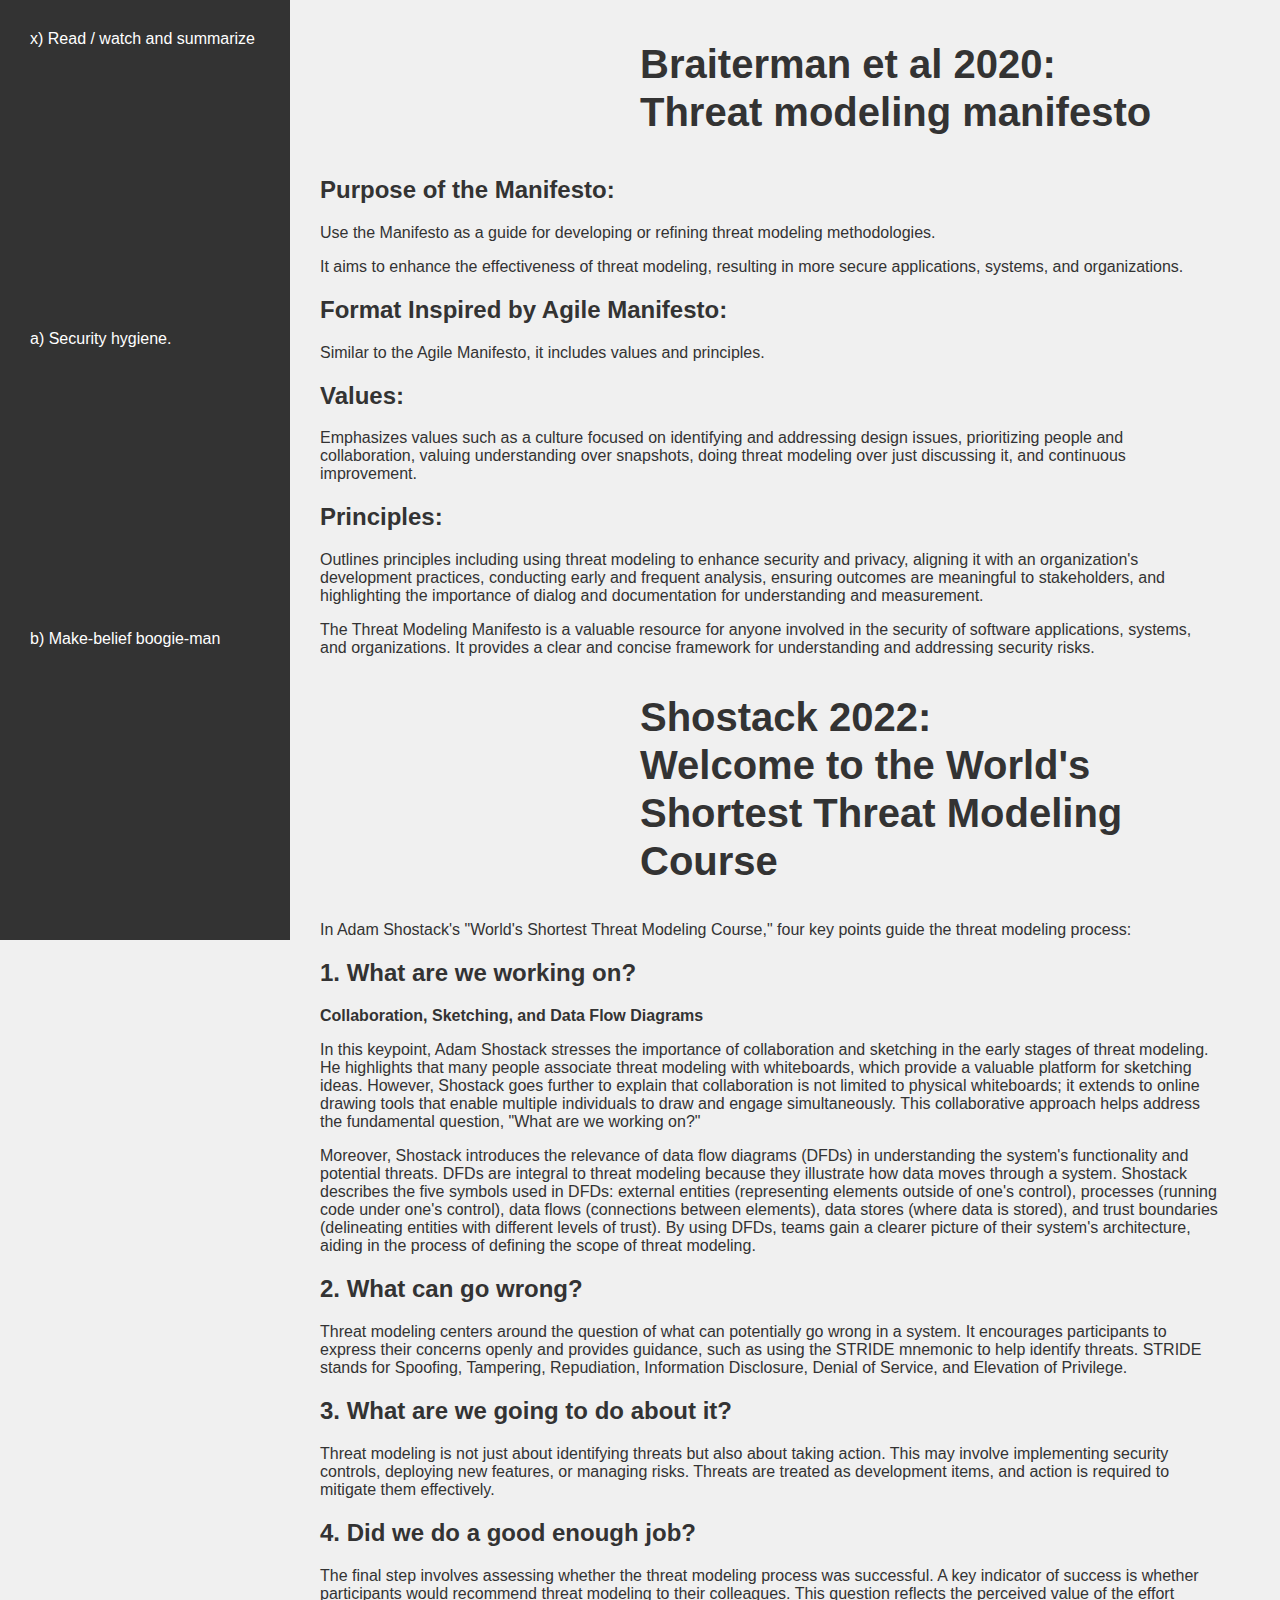
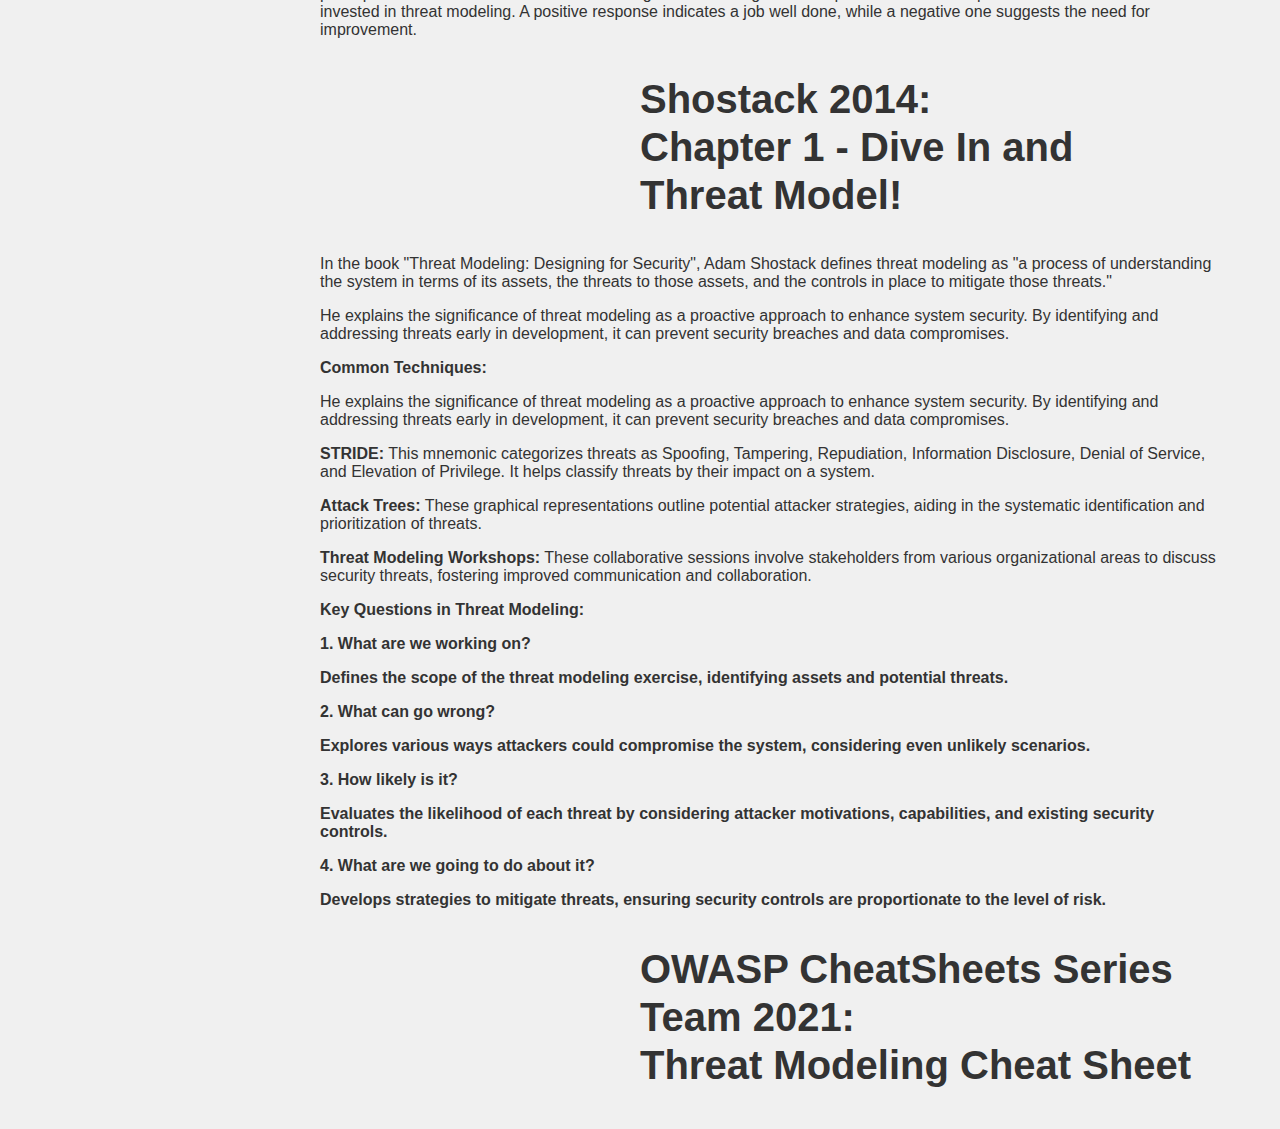
==== page1.html @ 39acc870 "Update page1.html" ====
<!DOCTYPE html>
<html lang="en">
<head>
    <meta charset="UTF-8">
    <meta http-equiv="X-UA-Compatible" content="IE=edge">
    <meta name="viewport" content="width=device-width, initial-scale=1.0">
    <title>InfoSec</title>
    <link rel="stylesheet" href="page1.css">
</head>
<body>
    <div class="container">
        <div class="leftnav">
            <a class="active" href="page1.html"> x) Read / watch and summarize</a>
            <a href="page2.html"> a) Security hygiene.</a>
            <a href="page3.html"> b) Make-belief boogie-man</a>
        </div>
        <div class="content">
            <h1 class="content">Braiterman et al 2020:<br>Threat modeling manifesto</h1>

            <h2>Purpose of the Manifesto:</h2>
            <p>Use the Manifesto as a guide for developing or refining threat modeling methodologies.</p>
            <p>It aims to enhance the effectiveness of threat modeling, resulting in more secure applications, systems, and organizations.</p>

            <h2>Format Inspired by Agile Manifesto:</h2>
            <p>Similar to the Agile Manifesto, it includes values and principles.</p>

            <h2>Values:</h2>
            <p>Emphasizes values such as a culture focused on identifying and addressing design issues, prioritizing people and collaboration, valuing understanding over snapshots, doing threat modeling over just discussing it, and continuous improvement.</p>

            <h2>Principles:</h2>
            <p>Outlines principles including using threat modeling to enhance security and privacy, aligning it with an organization's development practices, conducting early and frequent analysis, ensuring outcomes are meaningful to stakeholders, and highlighting the importance of dialog and documentation for understanding and measurement.</p>

            <p>The Threat Modeling Manifesto is a valuable resource for anyone involved in the security of software applications, systems, and organizations. It provides a clear and concise framework for understanding and addressing security risks.</p>

   <h1 class="content">Shostack 2022:<br>Welcome to the World's Shortest Threat Modeling Course</h1>
            <p>In Adam Shostack's "World's Shortest Threat Modeling Course," four key points guide the threat modeling process:</p>

            <h2>1. What are we working on?</h2>
            <p><b>Collaboration, Sketching, and Data Flow Diagrams</b><p> 
                <p>In this keypoint, Adam Shostack stresses the importance of collaboration and sketching in the early stages of threat modeling. He highlights that many people associate threat modeling with whiteboards, which provide a valuable platform for sketching ideas. However, Shostack goes further to explain that collaboration is not limited to physical whiteboards; it extends to online drawing tools that enable multiple individuals to draw and engage simultaneously. This collaborative approach helps address the fundamental question, "What are we working on?" <p>
                <p>Moreover, Shostack introduces the relevance of data flow diagrams (DFDs) in understanding the system's functionality and potential threats. DFDs are integral to threat modeling because they illustrate how data moves through a system. Shostack describes the five symbols used in DFDs: external entities (representing elements outside of one's control), processes (running code under one's control), data flows (connections between elements), data stores (where data is stored), and trust boundaries (delineating entities with different levels of trust). By using DFDs, teams gain a clearer picture of their system's architecture, aiding in the process of defining the scope of threat modeling.</p>

            <h2>2. What can go wrong?</h2>
            <p>Threat modeling centers around the question of what can potentially go wrong in a system. It encourages participants to express their concerns openly and provides guidance, such as using the STRIDE mnemonic to help identify threats. STRIDE stands for Spoofing, Tampering, Repudiation, Information Disclosure, Denial of Service, and Elevation of Privilege.</p>

            <h2>3. What are we going to do about it?</h2>
            <p>Threat modeling is not just about identifying threats but also about taking action. This may involve implementing security controls, deploying new features, or managing risks. Threats are treated as development items, and action is required to mitigate them effectively.</p>

            <h2>4. Did we do a good enough job?</h2>
            <p>The final step involves assessing whether the threat modeling process was successful. A key indicator of success is whether participants would recommend threat modeling to their colleagues. This question reflects the perceived value of the effort invested in threat modeling. A positive response indicates a job well done, while a negative one suggests the need for improvement.</p>
  
    <h1 class="content">Shostack 2014:<br>Chapter 1 - Dive In and Threat Model! </h1>
            <p>In the book "Threat Modeling: Designing for Security", Adam Shostack defines threat modeling as "a process of understanding the system in terms of its assets, the threats to those assets, and the controls in place to mitigate those threats."</p>

            </p>He explains the significance of threat modeling as a proactive approach to enhance system security. By identifying and addressing threats early in development, it can prevent security breaches and data compromises.</p>

            <p><b>Common Techniques:</b></p>

            </p>He explains the significance of threat modeling as a proactive approach to enhance system security. By identifying and addressing threats early in development, it can prevent security breaches and data compromises.</p>
            
             <p><b>STRIDE:</b> This mnemonic categorizes threats as Spoofing, Tampering, Repudiation, Information Disclosure, Denial of Service, and Elevation of Privilege. It helps classify threats by their impact on a system.</p>
            <p><b>Attack Trees:</b>  These graphical representations outline potential attacker strategies, aiding in the systematic identification and prioritization of threats.</p>
            <p><b>Threat Modeling Workshops:</b> These collaborative sessions involve stakeholders from various organizational areas to discuss security threats, fostering improved communication and collaboration.</p>

             <p><b>Key Questions in Threat Modeling: <b><p>
                 
             <p><b>1.	What are we working on? <b><p>
            <p>Defines the scope of the threat modeling exercise, identifying assets and potential threats.</p>

              <p><b>2.	What can go wrong? <b><p>
                <p>Explores various ways attackers could compromise the system, considering even unlikely scenarios.</p>

               <p><b>3.	How likely is it? <b><p>
                <p>Evaluates the likelihood of each threat by considering attacker motivations, capabilities, and existing security controls.</p>

                    <b>4.	What are we going to do about it? <b>
                <p>Develops strategies to mitigate threats, ensuring security controls are proportionate to the level of risk.</p>

            <h1 class="content">OWASP CheatSheets Series Team 2021:<br>Threat Modeling Cheat Sheet </h1>

        </div>
    </div>
</body>
</html>
---- page1.css ----
body {
    background-repeat: no-repeat;
    background-attachment: fixed;
    background-position: center;
    background-size: cover;
    margin: 0;
    padding: 0;
    font-family: "Helvetica Neue", Helvetica, Arial, sans-serif;
    color: #333;
    background-color: #f0f0f0;
    display: flex;
    align-items: center;
    justify-content: flex-start; /* Align content to the left */
    overflow-x: hidden; /* Hide horizontal overflow */
}

.container {
    display: flex;
    flex-direction: row; /* Change flex direction to horizontal */
    align-items: center; /* Center horizontally within the container */
    justify-content: space-between; /* Add space between h1 and leftnav */
    padding-right: 40px;
}

h1 {
    color: #333;
    font-size: 40px;
    line-height: 1.2;
    margin: 0;
}
.content {
    padding: 20px;
    margin-left: 300px; /* Adjust this value to increase spacing */
}

.leftnav {
    background-color: #333;
    width: auto;
    min-width: 250px;
    padding: 20px;
    color: #fff;
    display: flex;
    flex-direction: column;
    justify-content: flex-start;
    min-height: 100vh;
    position: fixed;
    left: 0;
    top: 0; /* Stick it to the top */
    bottom: 0; /* Extend it to the bottom */
}

/* Rest of your CSS styles */

.leftnav a {
    text-decoration: none;
    color: inherit;
    transition: background-color 0.3s ease, color 0.3s ease;
    padding: 10px;
    text-align: justify;
    flex-grow: 1;
}

.leftnav a:hover {
    background-color: #04AA6D;
}
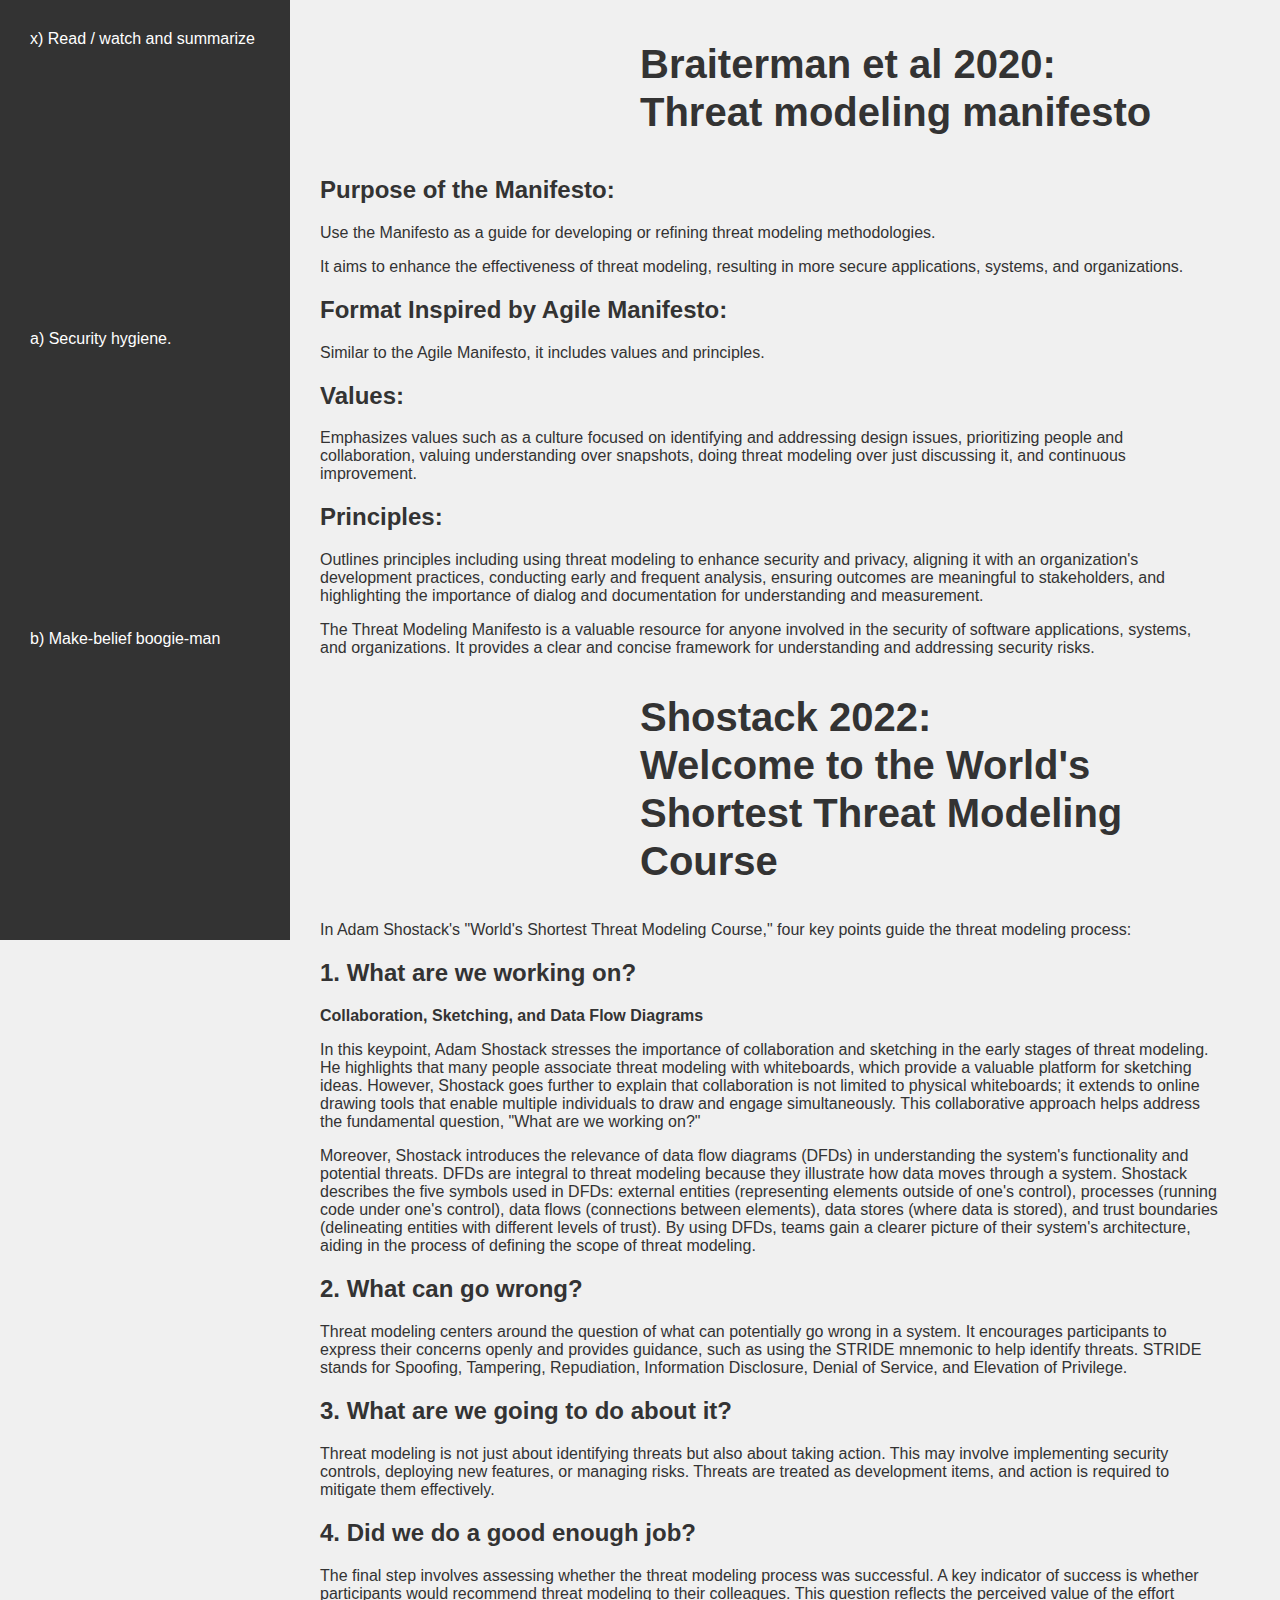
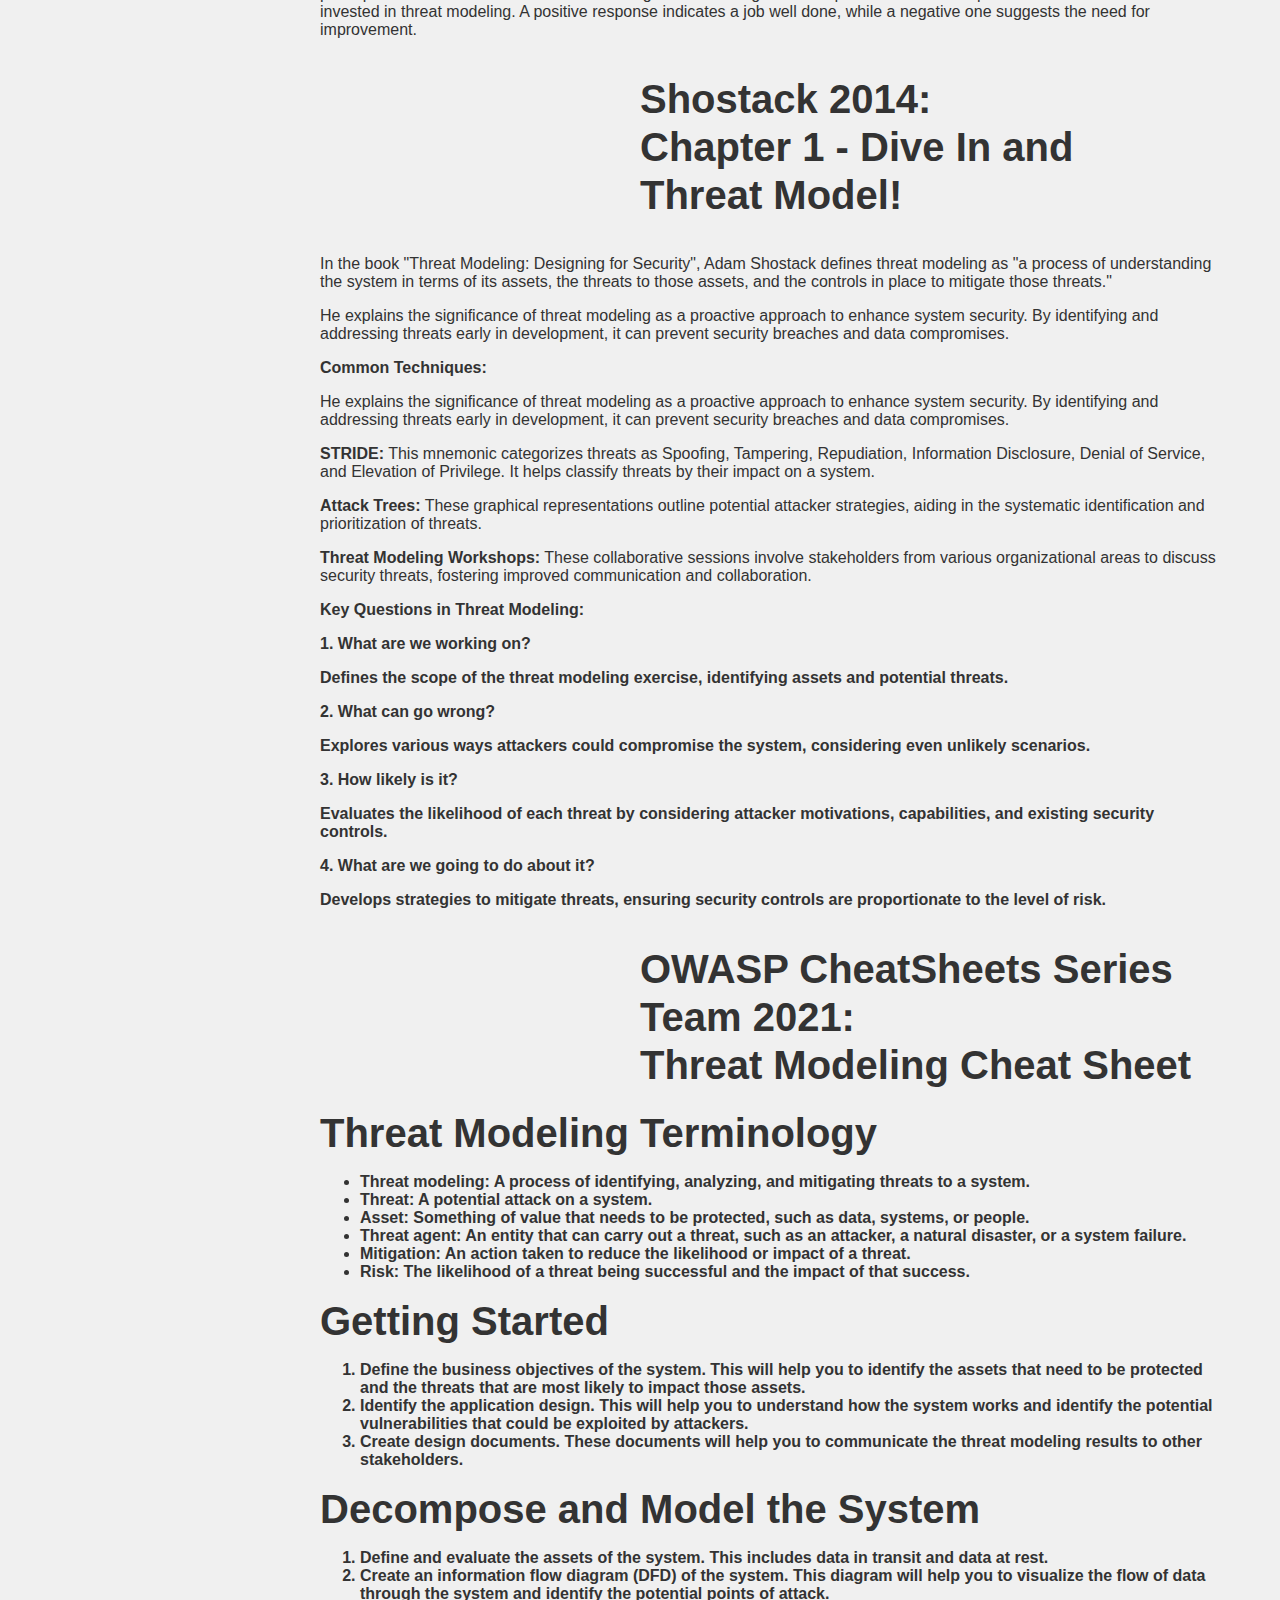
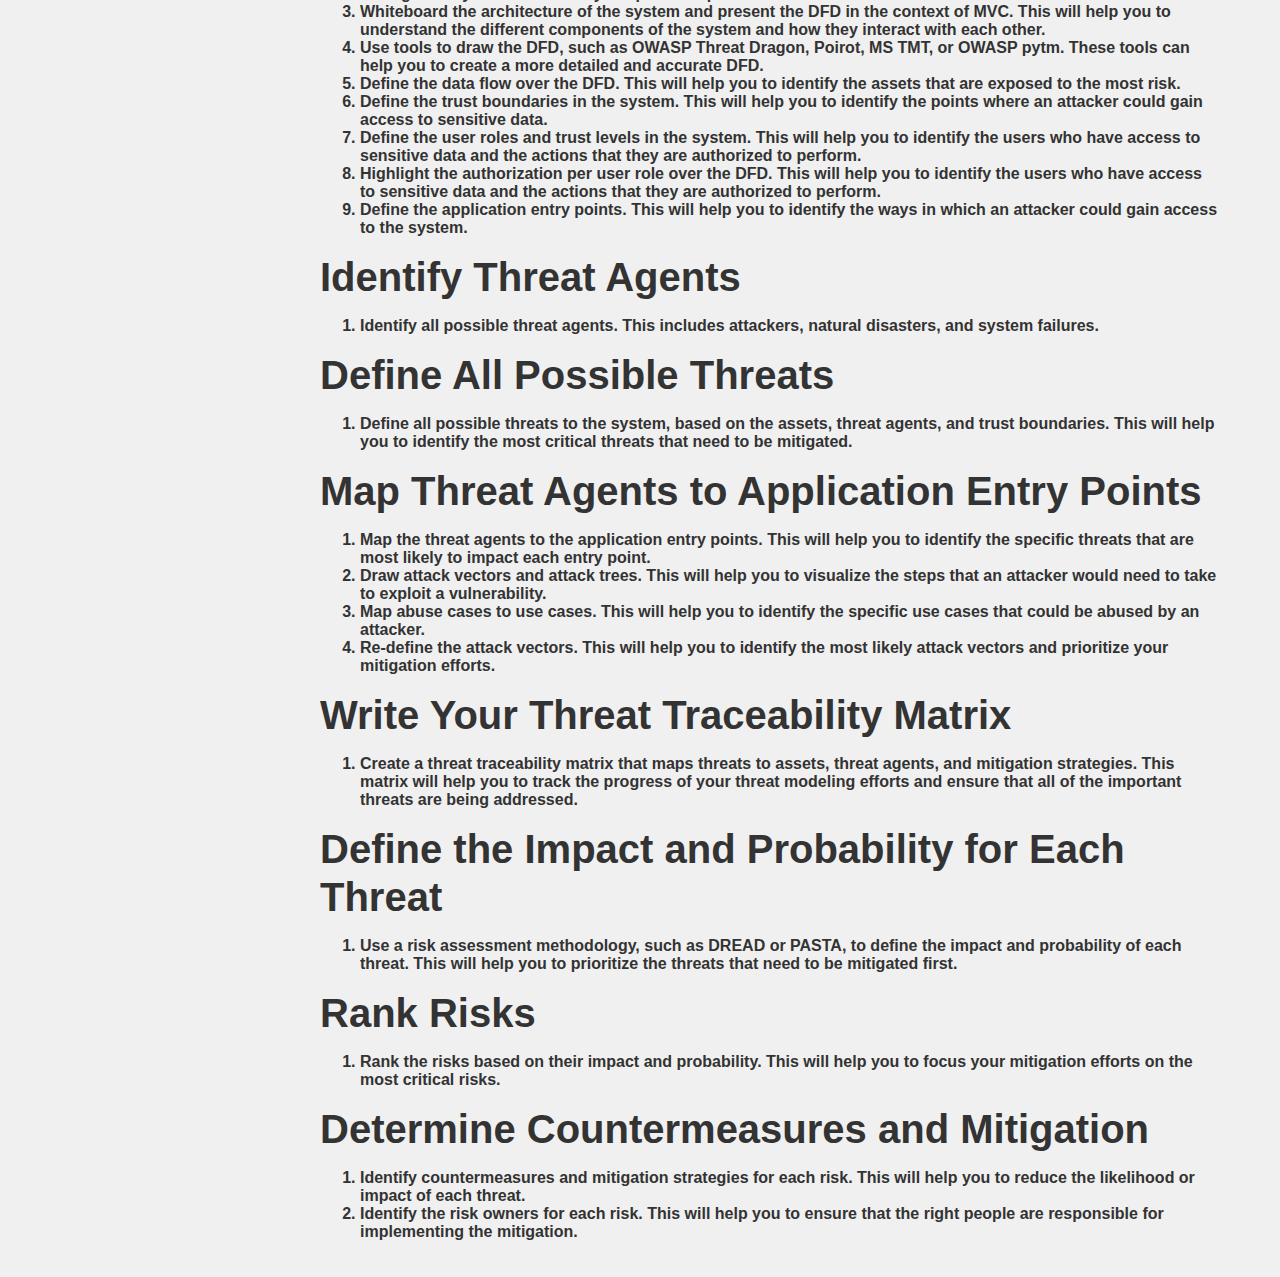
==== commit cf283b2d: "Update page1.html" ====
--- a/page1.html
+++ b/page1.html
@@ -77,6 +77,74 @@
                 <p>Develops strategies to mitigate threats, ensuring security controls are proportionate to the level of risk.</p>
 
             <h1 class="content">OWASP CheatSheets Series Team 2021:<br>Threat Modeling Cheat Sheet </h1>
+                <h1><b>Threat Modeling Terminology</b></h1>
+    <ul>
+        <li>Threat modeling: A process of identifying, analyzing, and mitigating threats to a system.</li>
+        <li>Threat: A potential attack on a system.</li>
+        <li>Asset: Something of value that needs to be protected, such as data, systems, or people.</li>
+        <li>Threat agent: An entity that can carry out a threat, such as an attacker, a natural disaster, or a system failure.</li>
+        <li>Mitigation: An action taken to reduce the likelihood or impact of a threat.</li>
+        <li>Risk: The likelihood of a threat being successful and the impact of that success.</li>
+    </ul>
+
+    <h1>Getting Started</h1>
+    <ol>
+        <li>Define the business objectives of the system. This will help you to identify the assets that need to be protected and the threats that are most likely to impact those assets.</li>
+        <li>Identify the application design. This will help you to understand how the system works and identify the potential vulnerabilities that could be exploited by attackers.</li>
+        <li>Create design documents. These documents will help you to communicate the threat modeling results to other stakeholders.</li>
+    </ol>
+
+    <h1>Decompose and Model the System</h1>
+    <ol>
+        <li>Define and evaluate the assets of the system. This includes data in transit and data at rest.</li>
+        <li>Create an information flow diagram (DFD) of the system. This diagram will help you to visualize the flow of data through the system and identify the potential points of attack.</li>
+        <li>Whiteboard the architecture of the system and present the DFD in the context of MVC. This will help you to understand the different components of the system and how they interact with each other.</li>
+        <li>Use tools to draw the DFD, such as OWASP Threat Dragon, Poirot, MS TMT, or OWASP pytm. These tools can help you to create a more detailed and accurate DFD.</li>
+        <li>Define the data flow over the DFD. This will help you to identify the assets that are exposed to the most risk.</li>
+        <li>Define the trust boundaries in the system. This will help you to identify the points where an attacker could gain access to sensitive data.</li>
+        <li>Define the user roles and trust levels in the system. This will help you to identify the users who have access to sensitive data and the actions that they are authorized to perform.</li>
+        <li>Highlight the authorization per user role over the DFD. This will help you to identify the users who have access to sensitive data and the actions that they are authorized to perform.</li>
+        <li>Define the application entry points. This will help you to identify the ways in which an attacker could gain access to the system.</li>
+    </ol>
+
+    <h1>Identify Threat Agents</h1>
+    <ol>
+        <li>Identify all possible threat agents. This includes attackers, natural disasters, and system failures.</li>
+    </ol>
+
+    <h1>Define All Possible Threats</h1>
+    <ol>
+        <li>Define all possible threats to the system, based on the assets, threat agents, and trust boundaries. This will help you to identify the most critical threats that need to be mitigated.</li>
+    </ol>
+
+    <h1>Map Threat Agents to Application Entry Points</h1>
+    <ol>
+        <li>Map the threat agents to the application entry points. This will help you to identify the specific threats that are most likely to impact each entry point.</li>
+        <li>Draw attack vectors and attack trees. This will help you to visualize the steps that an attacker would need to take to exploit a vulnerability.</li>
+        <li>Map abuse cases to use cases. This will help you to identify the specific use cases that could be abused by an attacker.</li>
+        <li>Re-define the attack vectors. This will help you to identify the most likely attack vectors and prioritize your mitigation efforts.</li>
+    </ol>
+
+    <h1>Write Your Threat Traceability Matrix</h1>
+    <ol>
+        <li>Create a threat traceability matrix that maps threats to assets, threat agents, and mitigation strategies. This matrix will help you to track the progress of your threat modeling efforts and ensure that all of the important threats are being addressed.</li>
+    </ol>
+
+    <h1>Define the Impact and Probability for Each Threat</h1>
+    <ol>
+        <li>Use a risk assessment methodology, such as DREAD or PASTA, to define the impact and probability of each threat. This will help you to prioritize the threats that need to be mitigated first.</li>
+    </ol>
+
+    <h1>Rank Risks</h1>
+    <ol>
+        <li>Rank the risks based on their impact and probability. This will help you to focus your mitigation efforts on the most critical risks.</li>
+    </ol>
+
+    <h1>Determine Countermeasures and Mitigation</h1>
+    <ol>
+        <li>Identify countermeasures and mitigation strategies for each risk. This will help you to reduce the likelihood or impact of each threat.</li>
+        <li>Identify the risk owners for each risk. This will help you to ensure that the right people are responsible for implementing the mitigation.</li>
+    </ol>
 
         </div>
     </div>
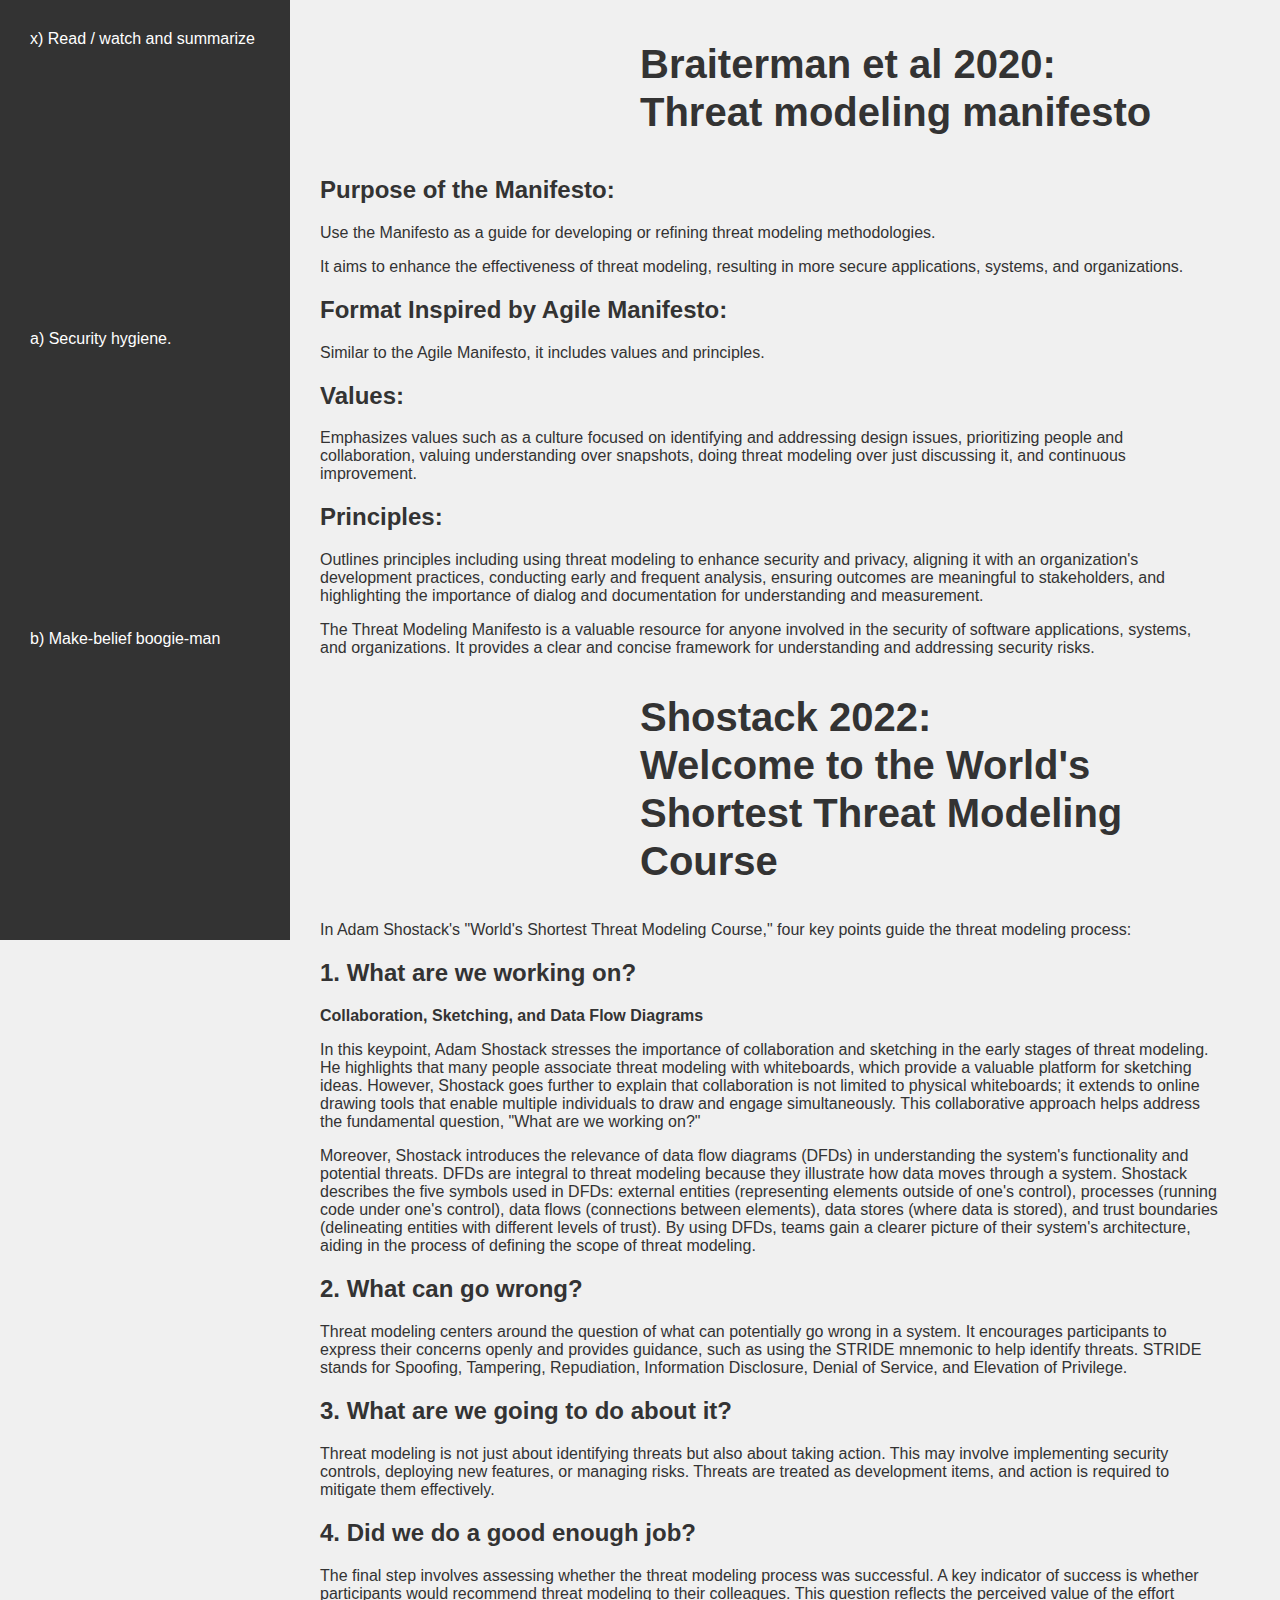
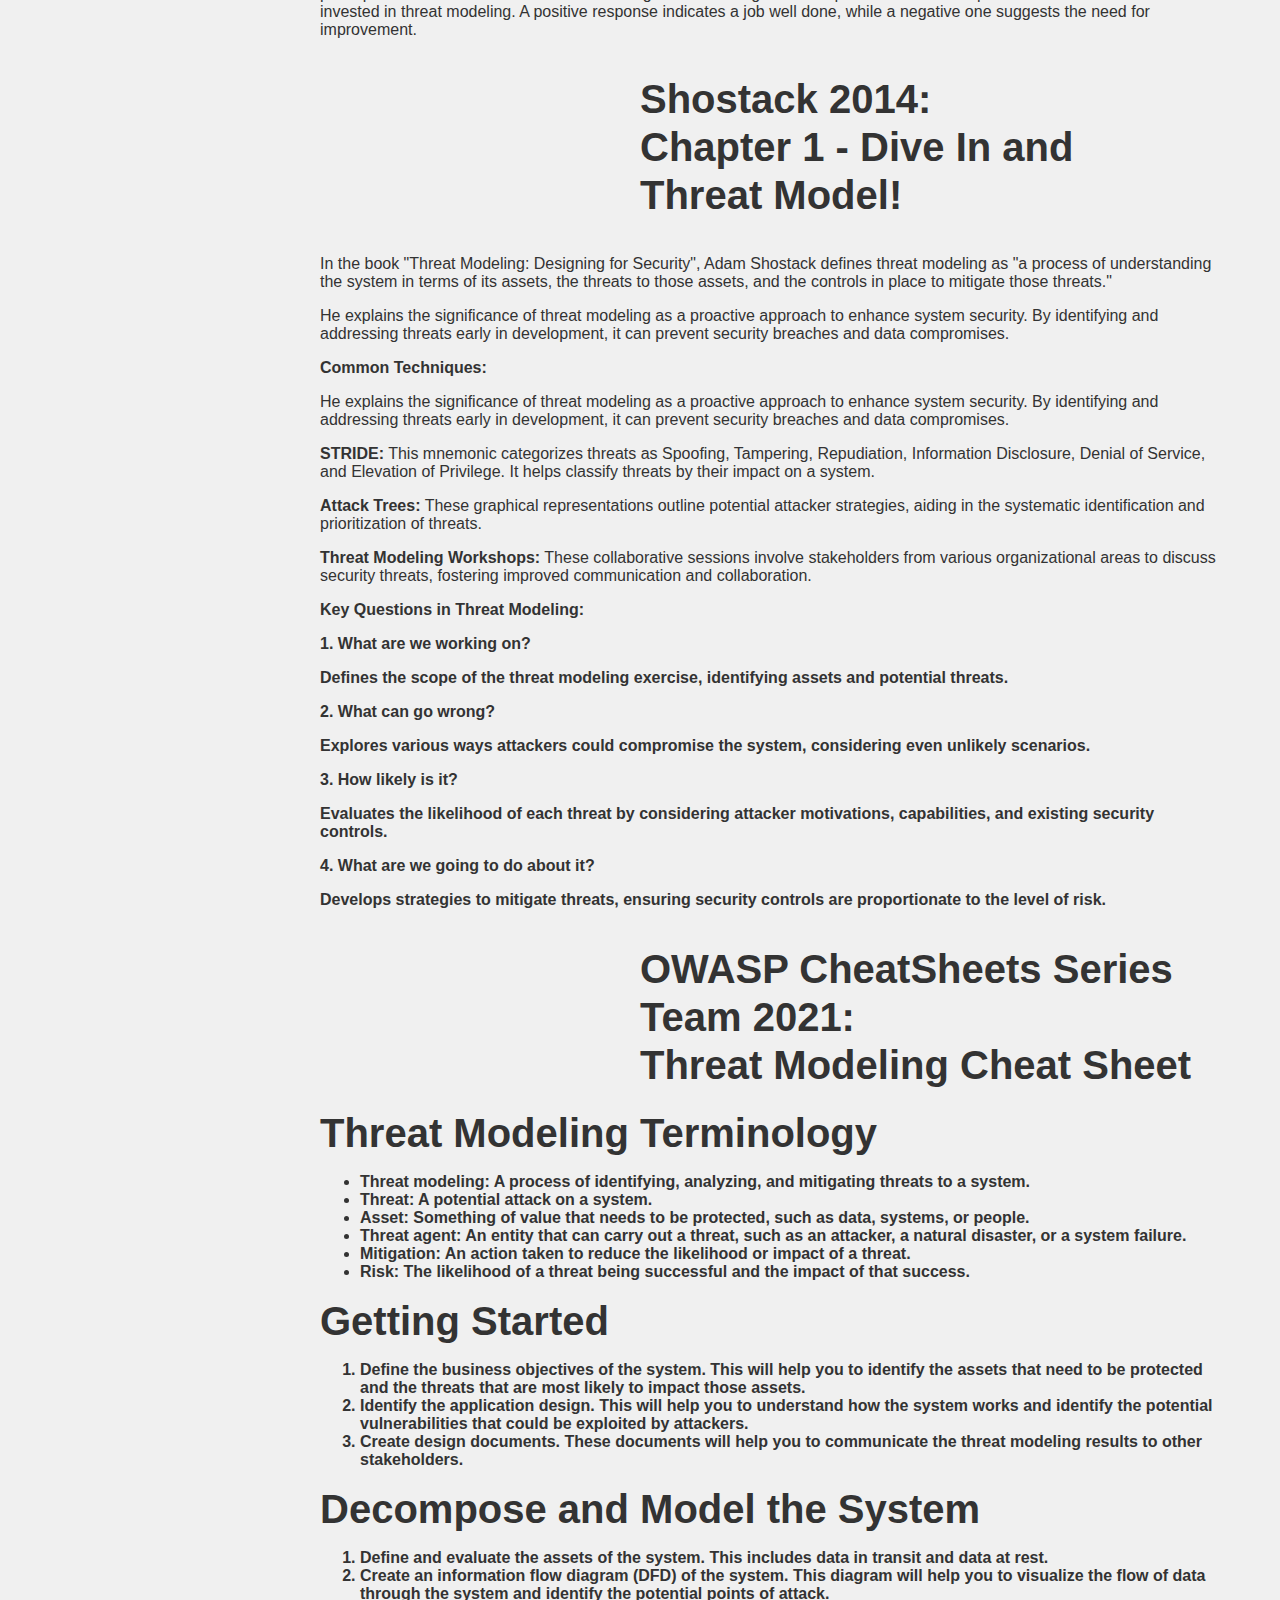
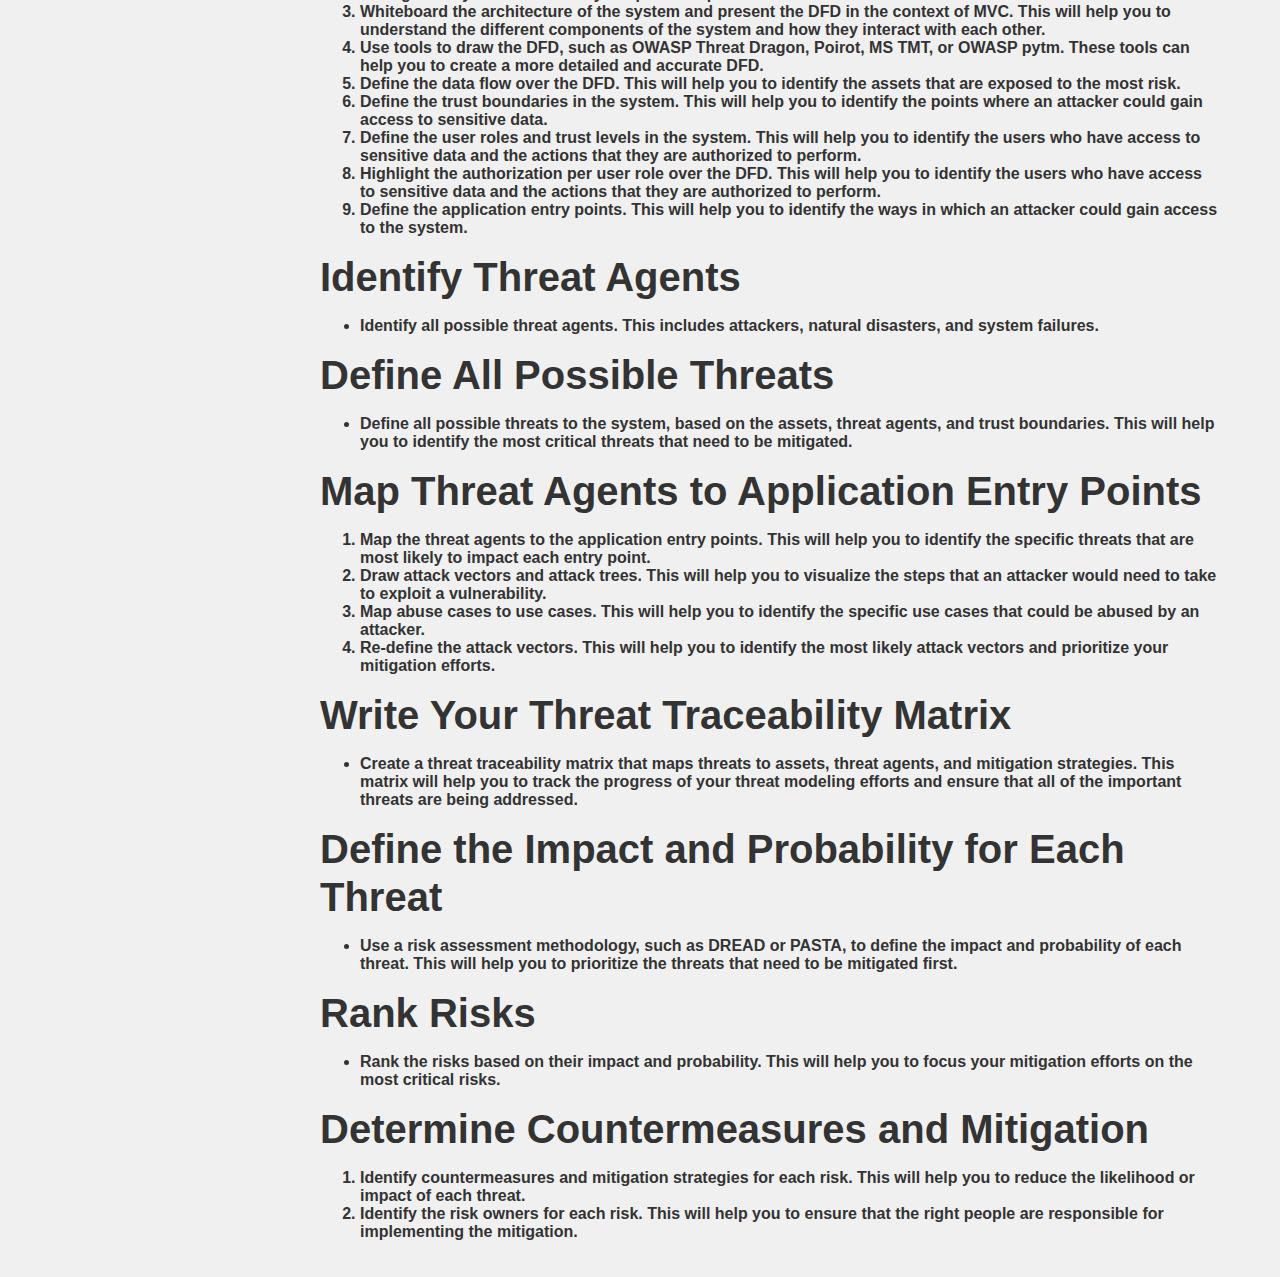
==== commit 08581f3b: "Update page1.html" ====
--- a/page1.html
+++ b/page1.html
@@ -64,16 +64,20 @@
 
              <p><b>Key Questions in Threat Modeling: <b><p>
                  
-             <p><b>1.	What are we working on? <b><p>
+             <p>1.	What are we working on? <p>
+                 
             <p>Defines the scope of the threat modeling exercise, identifying assets and potential threats.</p>
 
-              <p><b>2.	What can go wrong? <b><p>
+              <p>2.	What can go wrong? <p>
+                  
                 <p>Explores various ways attackers could compromise the system, considering even unlikely scenarios.</p>
 
-               <p><b>3.	How likely is it? <b><p>
+               <p>3.	How likely is it? <p>
+                   
                 <p>Evaluates the likelihood of each threat by considering attacker motivations, capabilities, and existing security controls.</p>
 
-                    <b>4.	What are we going to do about it? <b>
+                   <p>4.	What are we going to do about it? </p> 
+                       
                 <p>Develops strategies to mitigate threats, ensuring security controls are proportionate to the level of risk.</p>
 
             <h1 class="content">OWASP CheatSheets Series Team 2021:<br>Threat Modeling Cheat Sheet </h1>
@@ -108,14 +112,14 @@
     </ol>
 
     <h1>Identify Threat Agents</h1>
-    <ol>
+    <ul>
         <li>Identify all possible threat agents. This includes attackers, natural disasters, and system failures.</li>
-    </ol>
+    </ul>
 
     <h1>Define All Possible Threats</h1>
-    <ol>
+    <ul>
         <li>Define all possible threats to the system, based on the assets, threat agents, and trust boundaries. This will help you to identify the most critical threats that need to be mitigated.</li>
-    </ol>
+    </ul>
 
     <h1>Map Threat Agents to Application Entry Points</h1>
     <ol>
@@ -126,19 +130,19 @@
     </ol>
 
     <h1>Write Your Threat Traceability Matrix</h1>
-    <ol>
+    <ul>
         <li>Create a threat traceability matrix that maps threats to assets, threat agents, and mitigation strategies. This matrix will help you to track the progress of your threat modeling efforts and ensure that all of the important threats are being addressed.</li>
-    </ol>
+    </ul>
 
     <h1>Define the Impact and Probability for Each Threat</h1>
-    <ol>
+    <ul>
         <li>Use a risk assessment methodology, such as DREAD or PASTA, to define the impact and probability of each threat. This will help you to prioritize the threats that need to be mitigated first.</li>
-    </ol>
+    </ul>
 
     <h1>Rank Risks</h1>
-    <ol>
+    <ul>
         <li>Rank the risks based on their impact and probability. This will help you to focus your mitigation efforts on the most critical risks.</li>
-    </ol>
+    </ul>
 
     <h1>Determine Countermeasures and Mitigation</h1>
     <ol>
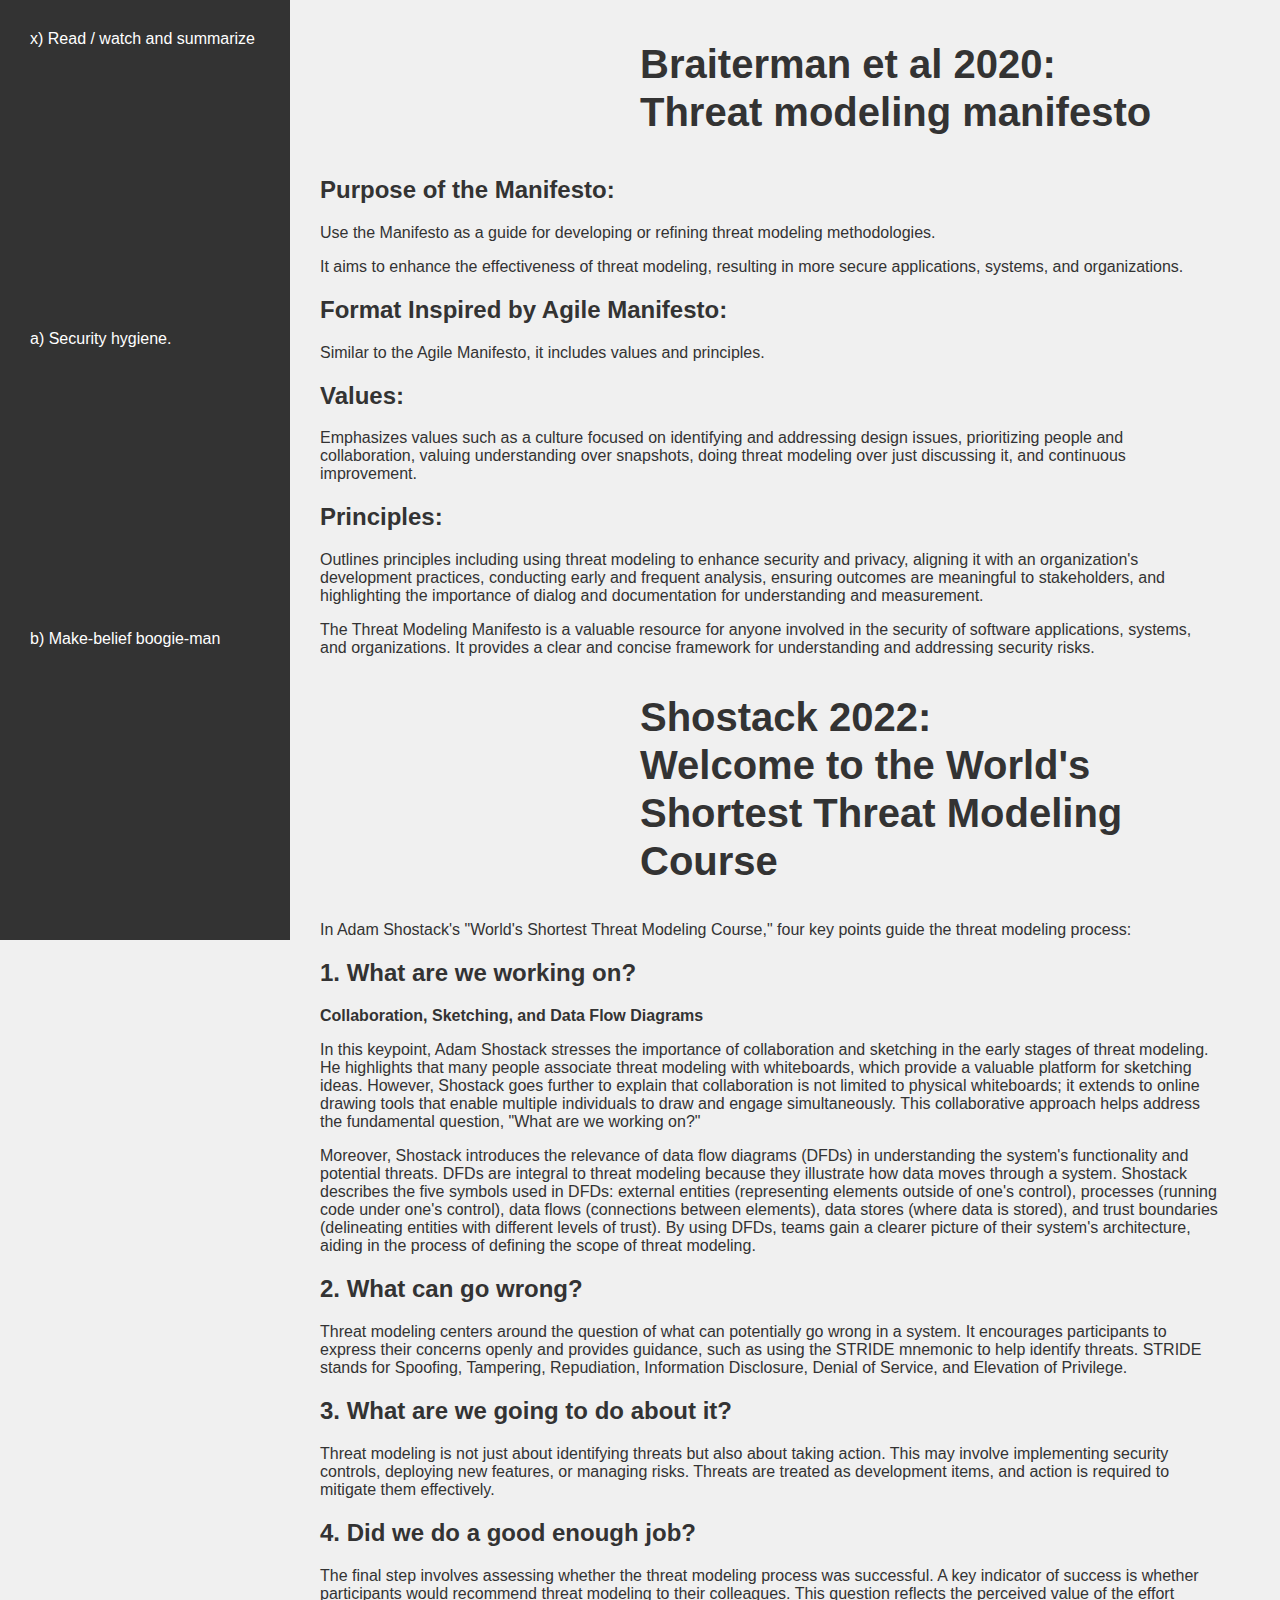
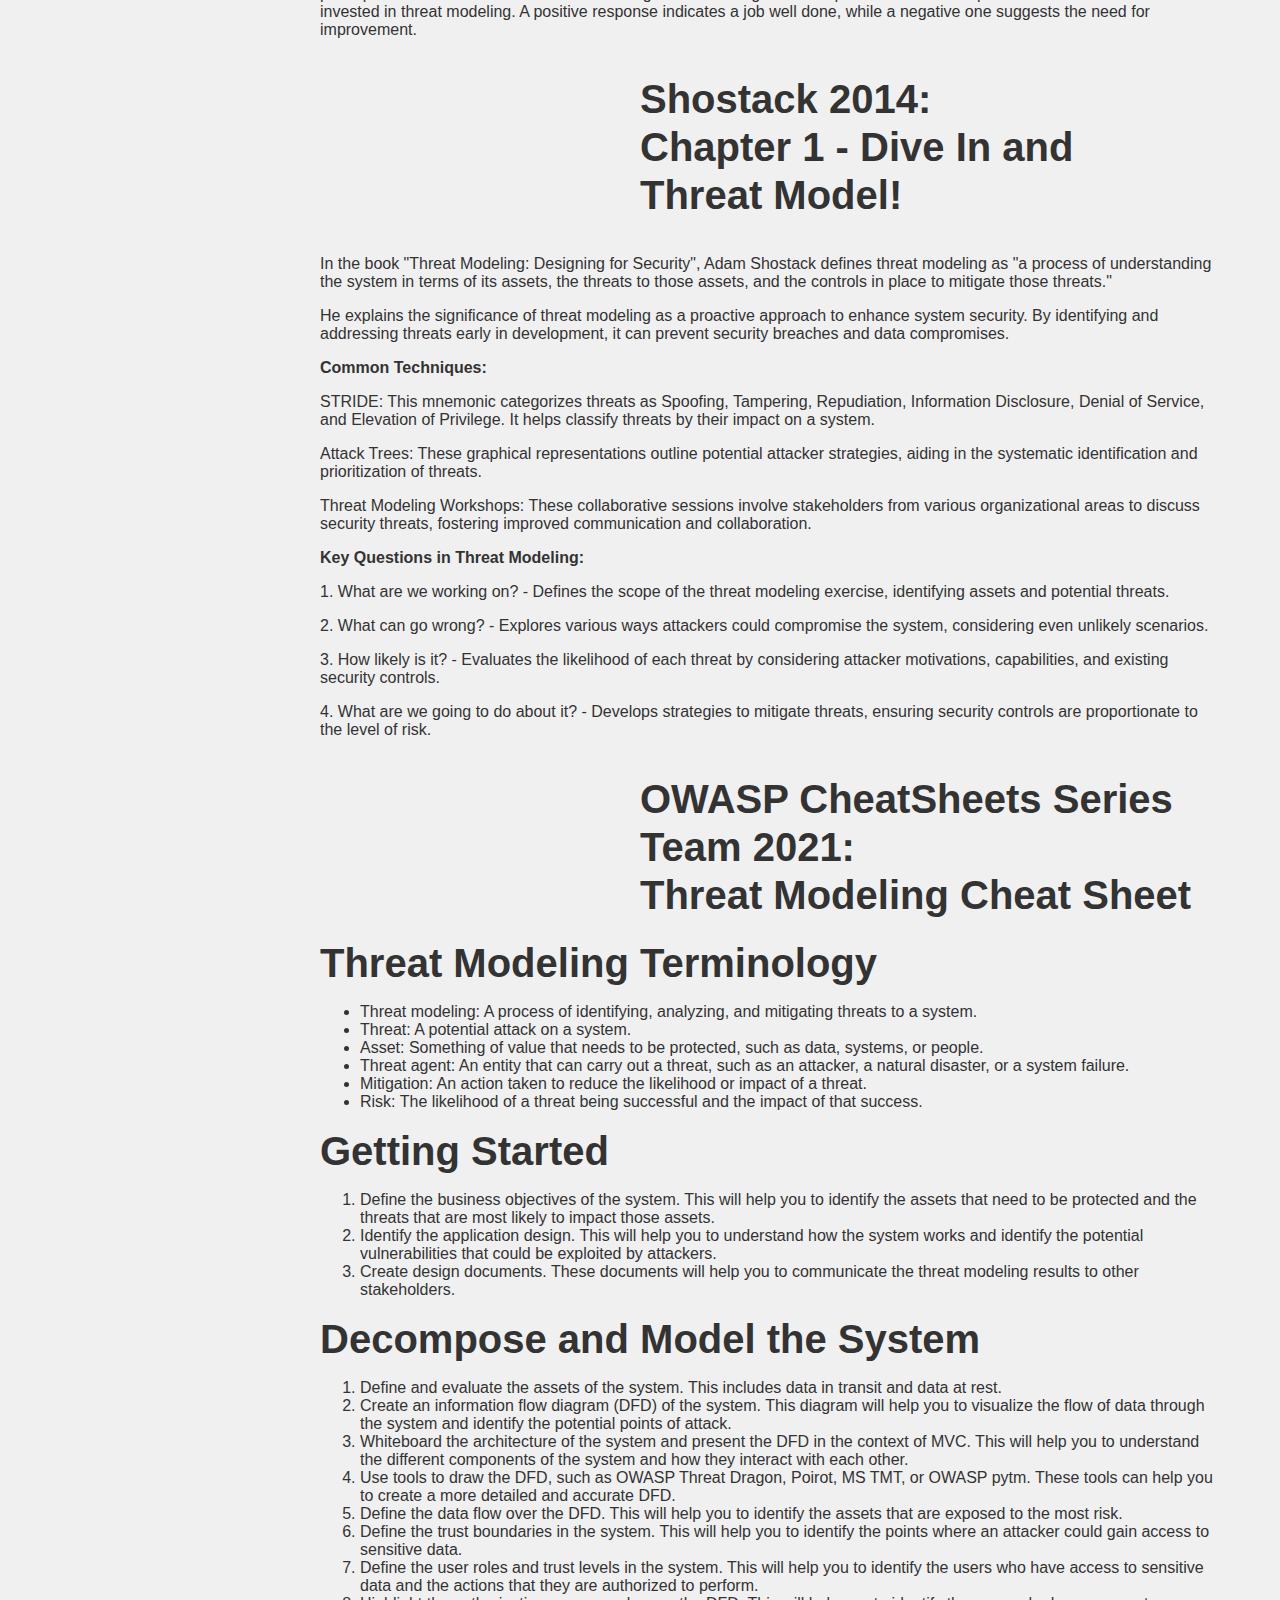
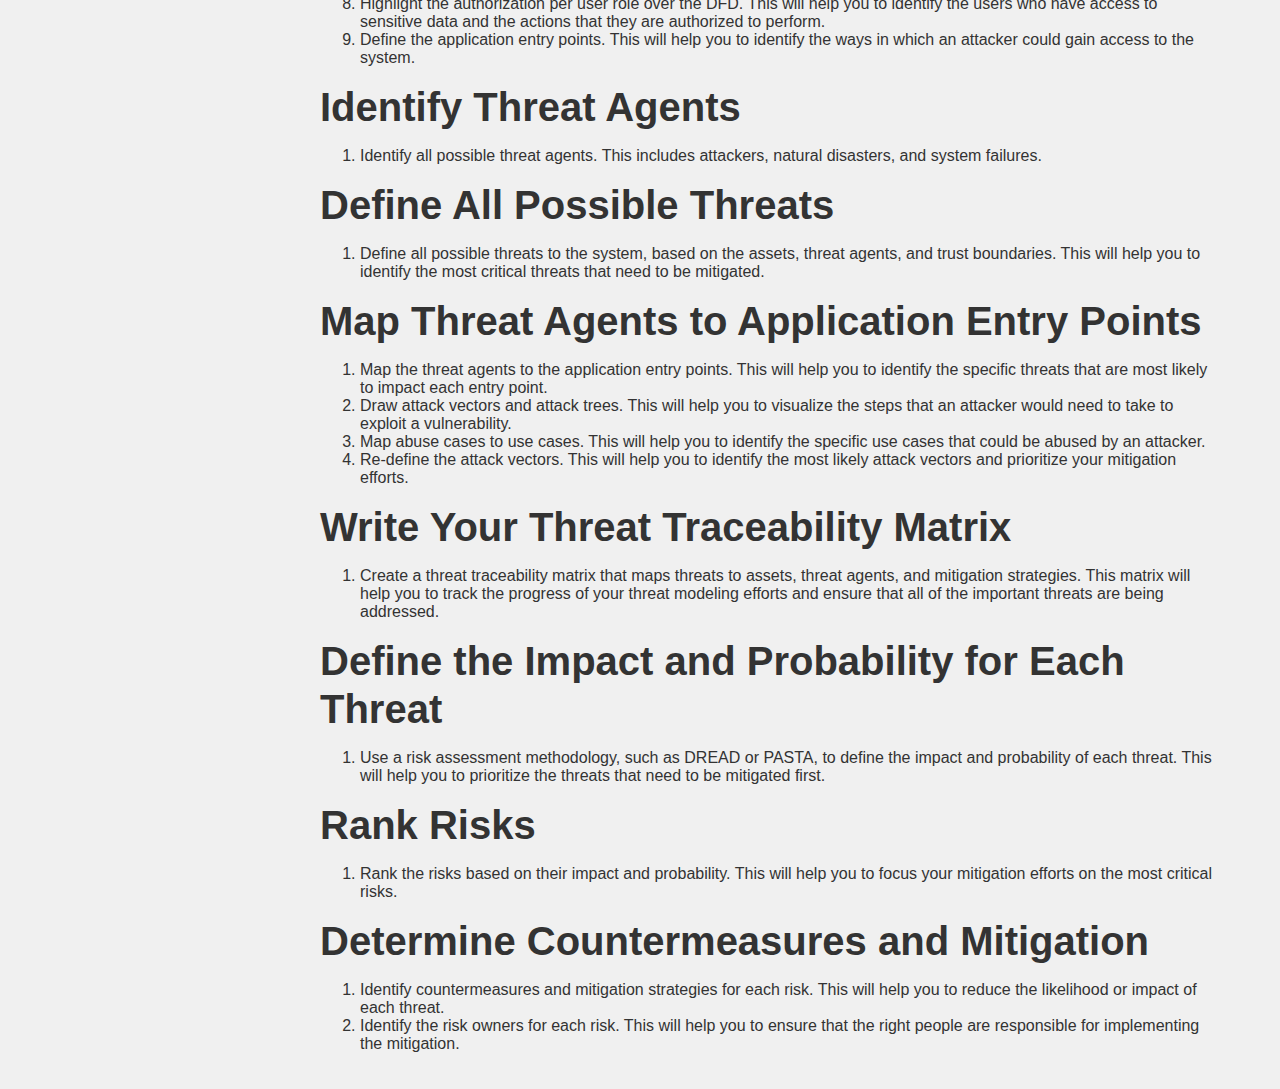
==== commit a4b444b9: "Update page1.html" ====
--- a/page1.html
+++ b/page1.html
@@ -32,13 +32,13 @@
 
             <p>The Threat Modeling Manifesto is a valuable resource for anyone involved in the security of software applications, systems, and organizations. It provides a clear and concise framework for understanding and addressing security risks.</p>
 
-   <h1 class="content">Shostack 2022:<br>Welcome to the World's Shortest Threat Modeling Course</h1>
+            <h1 class="content">Shostack 2022:<br>Welcome to the World's Shortest Threat Modeling Course</h1>
             <p>In Adam Shostack's "World's Shortest Threat Modeling Course," four key points guide the threat modeling process:</p>
 
             <h2>1. What are we working on?</h2>
-            <p><b>Collaboration, Sketching, and Data Flow Diagrams</b><p> 
-                <p>In this keypoint, Adam Shostack stresses the importance of collaboration and sketching in the early stages of threat modeling. He highlights that many people associate threat modeling with whiteboards, which provide a valuable platform for sketching ideas. However, Shostack goes further to explain that collaboration is not limited to physical whiteboards; it extends to online drawing tools that enable multiple individuals to draw and engage simultaneously. This collaborative approach helps address the fundamental question, "What are we working on?" <p>
-                <p>Moreover, Shostack introduces the relevance of data flow diagrams (DFDs) in understanding the system's functionality and potential threats. DFDs are integral to threat modeling because they illustrate how data moves through a system. Shostack describes the five symbols used in DFDs: external entities (representing elements outside of one's control), processes (running code under one's control), data flows (connections between elements), data stores (where data is stored), and trust boundaries (delineating entities with different levels of trust). By using DFDs, teams gain a clearer picture of their system's architecture, aiding in the process of defining the scope of threat modeling.</p>
+            <p><b>Collaboration, Sketching, and Data Flow Diagrams</b></p> 
+            <p>In this keypoint, Adam Shostack stresses the importance of collaboration and sketching in the early stages of threat modeling. He highlights that many people associate threat modeling with whiteboards, which provide a valuable platform for sketching ideas. However, Shostack goes further to explain that collaboration is not limited to physical whiteboards; it extends to online drawing tools that enable multiple individuals to draw and engage simultaneously. This collaborative approach helps address the fundamental question, "What are we working on?"</p>
+            <p>Moreover, Shostack introduces the relevance of data flow diagrams (DFDs) in understanding the system's functionality and potential threats. DFDs are integral to threat modeling because they illustrate how data moves through a system. Shostack describes the five symbols used in DFDs: external entities (representing elements outside of one's control), processes (running code under one's control), data flows (connections between elements), data stores (where data is stored), and trust boundaries (delineating entities with different levels of trust). By using DFDs, teams gain a clearer picture of their system's architecture, aiding in the process of defining the scope of threat modeling.</p>
 
             <h2>2. What can go wrong?</h2>
             <p>Threat modeling centers around the question of what can potentially go wrong in a system. It encourages participants to express their concerns openly and provides guidance, such as using the STRIDE mnemonic to help identify threats. STRIDE stands for Spoofing, Tampering, Repudiation, Information Disclosure, Denial of Service, and Elevation of Privilege.</p>
@@ -49,110 +49,89 @@
             <h2>4. Did we do a good enough job?</h2>
             <p>The final step involves assessing whether the threat modeling process was successful. A key indicator of success is whether participants would recommend threat modeling to their colleagues. This question reflects the perceived value of the effort invested in threat modeling. A positive response indicates a job well done, while a negative one suggests the need for improvement.</p>
   
-    <h1 class="content">Shostack 2014:<br>Chapter 1 - Dive In and Threat Model! </h1>
+            <h1 class="content">Shostack 2014:<br>Chapter 1 - Dive In and Threat Model! </h1>
             <p>In the book "Threat Modeling: Designing for Security", Adam Shostack defines threat modeling as "a process of understanding the system in terms of its assets, the threats to those assets, and the controls in place to mitigate those threats."</p>
+            <p>He explains the significance of threat modeling as a proactive approach to enhance system security. By identifying and addressing threats early in development, it can prevent security breaches and data compromises.</p>
+            <p><b>Common Techniques:</b></p>
+            <p>STRIDE: This mnemonic categorizes threats as Spoofing, Tampering, Repudiation, Information Disclosure, Denial of Service, and Elevation of Privilege. It helps classify threats by their impact on a system.</p>
+            <p>Attack Trees: These graphical representations outline potential attacker strategies, aiding in the systematic identification and prioritization of threats.</p>
+            <p>Threat Modeling Workshops: These collaborative sessions involve stakeholders from various organizational areas to discuss security threats, fostering improved communication and collaboration.</p>
+            <p><b>Key Questions in Threat Modeling:</b></p>
+            <p>1. What are we working on? - Defines the scope of the threat modeling exercise, identifying assets and potential threats.</p>
+            <p>2. What can go wrong? - Explores various ways attackers could compromise the system, considering even unlikely scenarios.</p>
+            <p>3. How likely is it? - Evaluates the likelihood of each threat by considering attacker motivations, capabilities, and existing security controls.</p>
+            <p>4. What are we going to do about it? - Develops strategies to mitigate threats, ensuring security controls are proportionate to the level of risk.</p>
 
-            </p>He explains the significance of threat modeling as a proactive approach to enhance system security. By identifying and addressing threats early in development, it can prevent security breaches and data compromises.</p>
+            <h1 class="content">OWASP CheatSheets Series Team 2021:<br>Threat Modeling Cheat Sheet</h1>
+            <h1><b>Threat Modeling Terminology</b></h1>
+            <ul>
+                <li>Threat modeling: A process of identifying, analyzing, and mitigating threats to a system.</li>
+                <li>Threat: A potential attack on a system.</li>
+                <li>Asset: Something of value that needs to be protected, such as data, systems, or people.</li>
+                <li>Threat agent: An entity that can carry out a threat, such as an attacker, a natural disaster, or a system failure.</li>
+                <li>Mitigation: An action taken to reduce the likelihood or impact of a threat.</li>
+                <li>Risk: The likelihood of a threat being successful and the impact of that success.</li>
+            </ul>
 
-            <p><b>Common Techniques:</b></p>
+            <h1>Getting Started</h1>
+            <ol>
+                <li>Define the business objectives of the system. This will help you to identify the assets that need to be protected and the threats that are most likely to impact those assets.</li>
+                <li>Identify the application design. This will help you to understand how the system works and identify the potential vulnerabilities that could be exploited by attackers.</li>
+                <li>Create design documents. These documents will help you to communicate the threat modeling results to other stakeholders.</li>
+            </ol>
 
-            </p>He explains the significance of threat modeling as a proactive approach to enhance system security. By identifying and addressing threats early in development, it can prevent security breaches and data compromises.</p>
-            
-             <p><b>STRIDE:</b> This mnemonic categorizes threats as Spoofing, Tampering, Repudiation, Information Disclosure, Denial of Service, and Elevation of Privilege. It helps classify threats by their impact on a system.</p>
-            <p><b>Attack Trees:</b>  These graphical representations outline potential attacker strategies, aiding in the systematic identification and prioritization of threats.</p>
-            <p><b>Threat Modeling Workshops:</b> These collaborative sessions involve stakeholders from various organizational areas to discuss security threats, fostering improved communication and collaboration.</p>
+            <h1>Decompose and Model the System</h1>
+            <ol>
+                <li>Define and evaluate the assets of the system. This includes data in transit and data at rest.</li>
+                <li>Create an information flow diagram (DFD) of the system. This diagram will help you to visualize the flow of data through the system and identify the potential points of attack.</li>
+                <li>Whiteboard the architecture of the system and present the DFD in the context of MVC. This will help you to understand the different components of the system and how they interact with each other.</li>
+                <li>Use tools to draw the DFD, such as OWASP Threat Dragon, Poirot, MS TMT, or OWASP pytm. These tools can help you to create a more detailed and accurate DFD.</li>
+                <li>Define the data flow over the DFD. This will help you to identify the assets that are exposed to the most risk.</li>
+                <li>Define the trust boundaries in the system. This will help you to identify the points where an attacker could gain access to sensitive data.</li>
+                <li>Define the user roles and trust levels in the system. This will help you to identify the users who have access to sensitive data and the actions that they are authorized to perform.</li>
+                <li>Highlight the authorization per user role over the DFD. This will help you to identify the users who have access to sensitive data and the actions that they are authorized to perform.</li>
+                <li>Define the application entry points. This will help you to identify the ways in which an attacker could gain access to the system.</li>
+            </ol>
 
-             <p><b>Key Questions in Threat Modeling: <b><p>
-                 
-             <p>1.	What are we working on? <p>
-                 
-            <p>Defines the scope of the threat modeling exercise, identifying assets and potential threats.</p>
+            <h1>Identify Threat Agents</h1>
+            <ol>
+                <li>Identify all possible threat agents. This includes attackers, natural disasters, and system failures.</li>
+            </ol>
 
-              <p>2.	What can go wrong? <p>
-                  
-                <p>Explores various ways attackers could compromise the system, considering even unlikely scenarios.</p>
+            <h1>Define All Possible Threats</h1>
+            <ol>
+                <li>Define all possible threats to the system, based on the assets, threat agents, and trust boundaries. This will help you to identify the most critical threats that need to be mitigated.</li>
+            </ol>
 
-               <p>3.	How likely is it? <p>
-                   
-                <p>Evaluates the likelihood of each threat by considering attacker motivations, capabilities, and existing security controls.</p>
+            <h1>Map Threat Agents to Application Entry Points</h1>
+            <ol>
+                <li>Map the threat agents to the application entry points. This will help you to identify the specific threats that are most likely to impact each entry point.</li>
+                <li>Draw attack vectors and attack trees. This will help you to visualize the steps that an attacker would need to take to exploit a vulnerability.</li>
+                <li>Map abuse cases to use cases. This will help you to identify the specific use cases that could be abused by an attacker.</li>
+                <li>Re-define the attack vectors. This will help you to identify the most likely attack vectors and prioritize your mitigation efforts.</li>
+            </ol>
 
-                   <p>4.	What are we going to do about it? </p> 
-                       
-                <p>Develops strategies to mitigate threats, ensuring security controls are proportionate to the level of risk.</p>
+            <h1>Write Your Threat Traceability Matrix</h1>
+            <ol>
+                <li>Create a threat traceability matrix that maps threats to assets, threat agents, and mitigation strategies. This matrix will help you to track the progress of your threat modeling efforts and ensure that all of the important threats are being addressed.</li>
+            </ol>
 
-            <h1 class="content">OWASP CheatSheets Series Team 2021:<br>Threat Modeling Cheat Sheet </h1>
-                <h1><b>Threat Modeling Terminology</b></h1>
-    <ul>
-        <li>Threat modeling: A process of identifying, analyzing, and mitigating threats to a system.</li>
-        <li>Threat: A potential attack on a system.</li>
-        <li>Asset: Something of value that needs to be protected, such as data, systems, or people.</li>
-        <li>Threat agent: An entity that can carry out a threat, such as an attacker, a natural disaster, or a system failure.</li>
-        <li>Mitigation: An action taken to reduce the likelihood or impact of a threat.</li>
-        <li>Risk: The likelihood of a threat being successful and the impact of that success.</li>
-    </ul>
+            <h1>Define the Impact and Probability for Each Threat</h1>
+            <ol>
+                <li>Use a risk assessment methodology, such as DREAD or PASTA, to define the impact and probability of each threat. This will help you to prioritize the threats that need to be mitigated first.</li>
+            </ol>
 
-    <h1>Getting Started</h1>
-    <ol>
-        <li>Define the business objectives of the system. This will help you to identify the assets that need to be protected and the threats that are most likely to impact those assets.</li>
-        <li>Identify the application design. This will help you to understand how the system works and identify the potential vulnerabilities that could be exploited by attackers.</li>
-        <li>Create design documents. These documents will help you to communicate the threat modeling results to other stakeholders.</li>
-    </ol>
+            <h1>Rank Risks</h1>
+            <ol>
+                <li>Rank the risks based on their impact and probability. This will help you to focus your mitigation efforts on the most critical risks.</li>
+            </ol>
 
-    <h1>Decompose and Model the System</h1>
-    <ol>
-        <li>Define and evaluate the assets of the system. This includes data in transit and data at rest.</li>
-        <li>Create an information flow diagram (DFD) of the system. This diagram will help you to visualize the flow of data through the system and identify the potential points of attack.</li>
-        <li>Whiteboard the architecture of the system and present the DFD in the context of MVC. This will help you to understand the different components of the system and how they interact with each other.</li>
-        <li>Use tools to draw the DFD, such as OWASP Threat Dragon, Poirot, MS TMT, or OWASP pytm. These tools can help you to create a more detailed and accurate DFD.</li>
-        <li>Define the data flow over the DFD. This will help you to identify the assets that are exposed to the most risk.</li>
-        <li>Define the trust boundaries in the system. This will help you to identify the points where an attacker could gain access to sensitive data.</li>
-        <li>Define the user roles and trust levels in the system. This will help you to identify the users who have access to sensitive data and the actions that they are authorized to perform.</li>
-        <li>Highlight the authorization per user role over the DFD. This will help you to identify the users who have access to sensitive data and the actions that they are authorized to perform.</li>
-        <li>Define the application entry points. This will help you to identify the ways in which an attacker could gain access to the system.</li>
-    </ol>
-
-    <h1>Identify Threat Agents</h1>
-    <ul>
-        <li>Identify all possible threat agents. This includes attackers, natural disasters, and system failures.</li>
-    </ul>
-
-    <h1>Define All Possible Threats</h1>
-    <ul>
-        <li>Define all possible threats to the system, based on the assets, threat agents, and trust boundaries. This will help you to identify the most critical threats that need to be mitigated.</li>
-    </ul>
-
-    <h1>Map Threat Agents to Application Entry Points</h1>
-    <ol>
-        <li>Map the threat agents to the application entry points. This will help you to identify the specific threats that are most likely to impact each entry point.</li>
-        <li>Draw attack vectors and attack trees. This will help you to visualize the steps that an attacker would need to take to exploit a vulnerability.</li>
-        <li>Map abuse cases to use cases. This will help you to identify the specific use cases that could be abused by an attacker.</li>
-        <li>Re-define the attack vectors. This will help you to identify the most likely attack vectors and prioritize your mitigation efforts.</li>
-    </ol>
-
-    <h1>Write Your Threat Traceability Matrix</h1>
-    <ul>
-        <li>Create a threat traceability matrix that maps threats to assets, threat agents, and mitigation strategies. This matrix will help you to track the progress of your threat modeling efforts and ensure that all of the important threats are being addressed.</li>
-    </ul>
-
-    <h1>Define the Impact and Probability for Each Threat</h1>
-    <ul>
-        <li>Use a risk assessment methodology, such as DREAD or PASTA, to define the impact and probability of each threat. This will help you to prioritize the threats that need to be mitigated first.</li>
-    </ul>
-
-    <h1>Rank Risks</h1>
-    <ul>
-        <li>Rank the risks based on their impact and probability. This will help you to focus your mitigation efforts on the most critical risks.</li>
-    </ul>
-
-    <h1>Determine Countermeasures and Mitigation</h1>
-    <ol>
-        <li>Identify countermeasures and mitigation strategies for each risk. This will help you to reduce the likelihood or impact of each threat.</li>
-        <li>Identify the risk owners for each risk. This will help you to ensure that the right people are responsible for implementing the mitigation.</li>
-    </ol>
-
+            <h1>Determine Countermeasures and Mitigation</h1>
+            <ol>
+                <li>Identify countermeasures and mitigation strategies for each risk. This will help you to reduce the likelihood or impact of each threat.</li>
+                <li>Identify the risk owners for each risk. This will help you to ensure that the right people are responsible for implementing the mitigation.</li>
+            </ol>
         </div>
     </div>
 </body>
 </html>
-
-
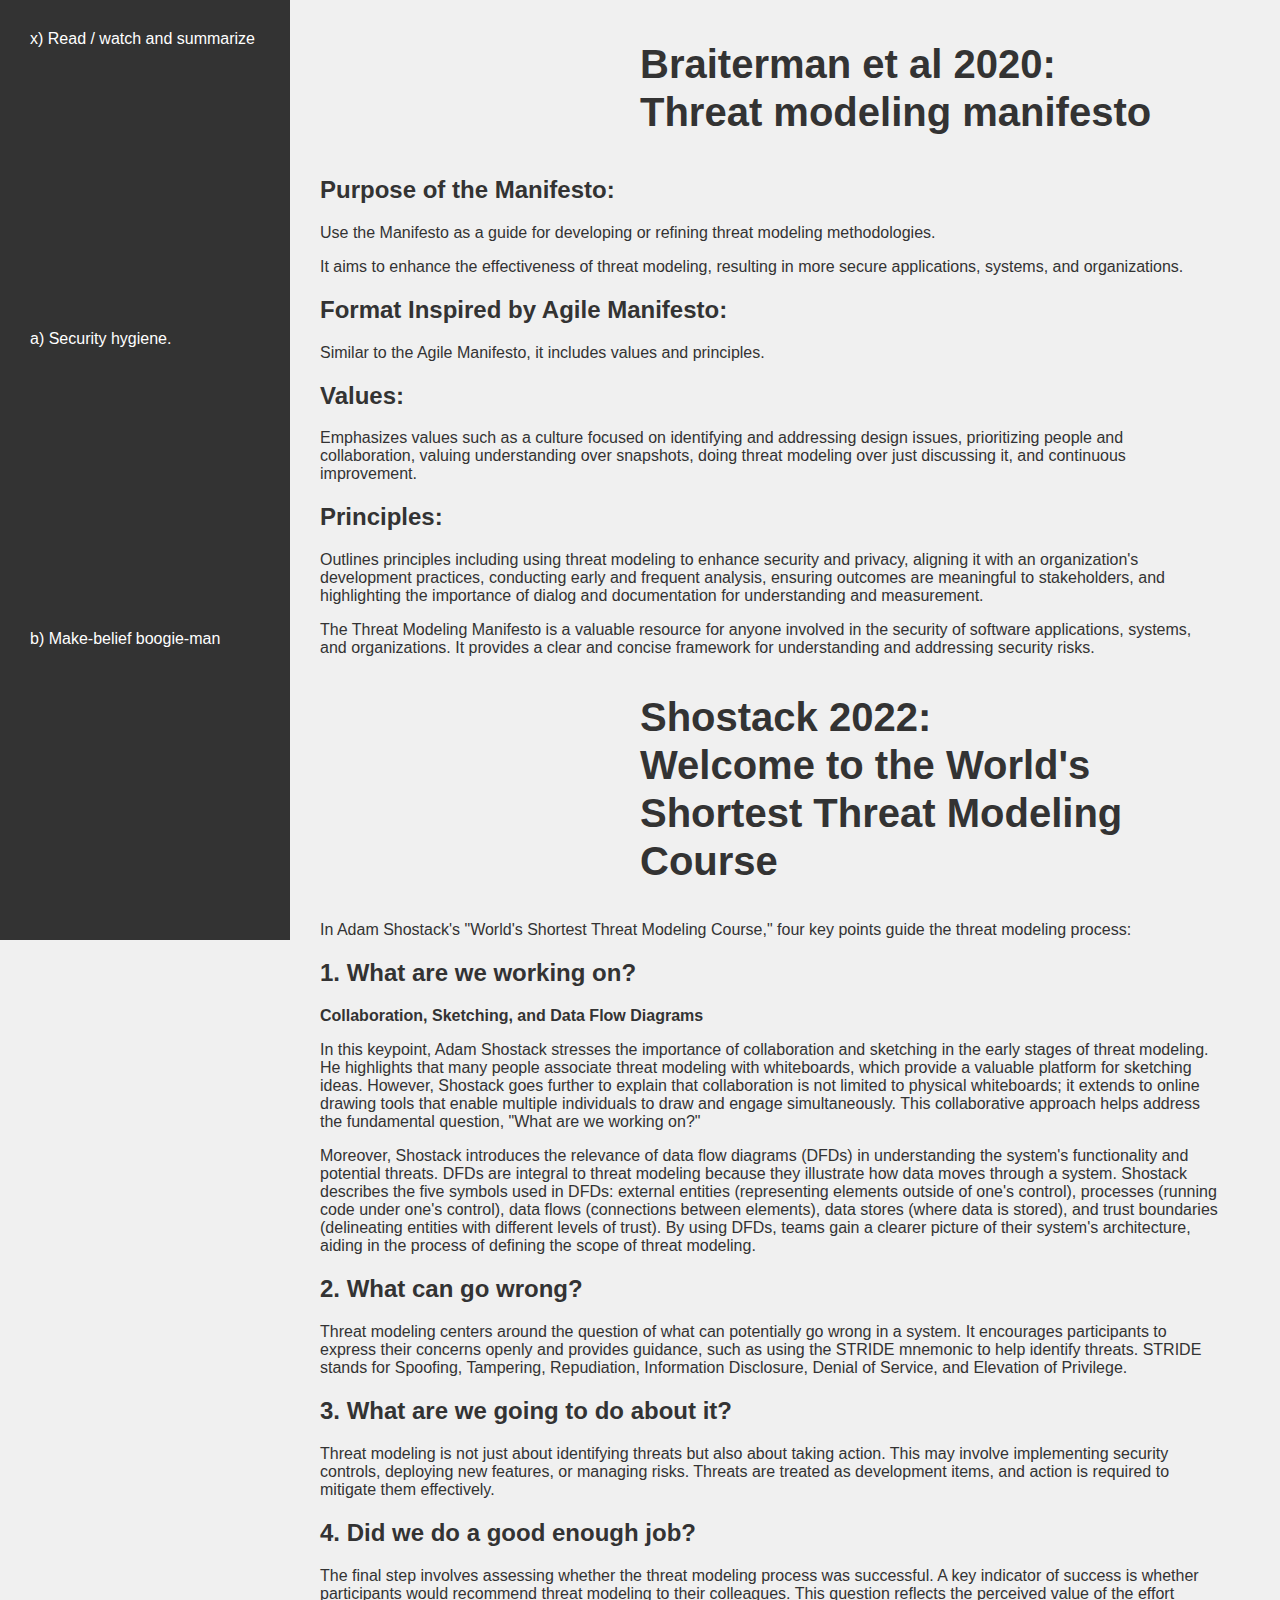
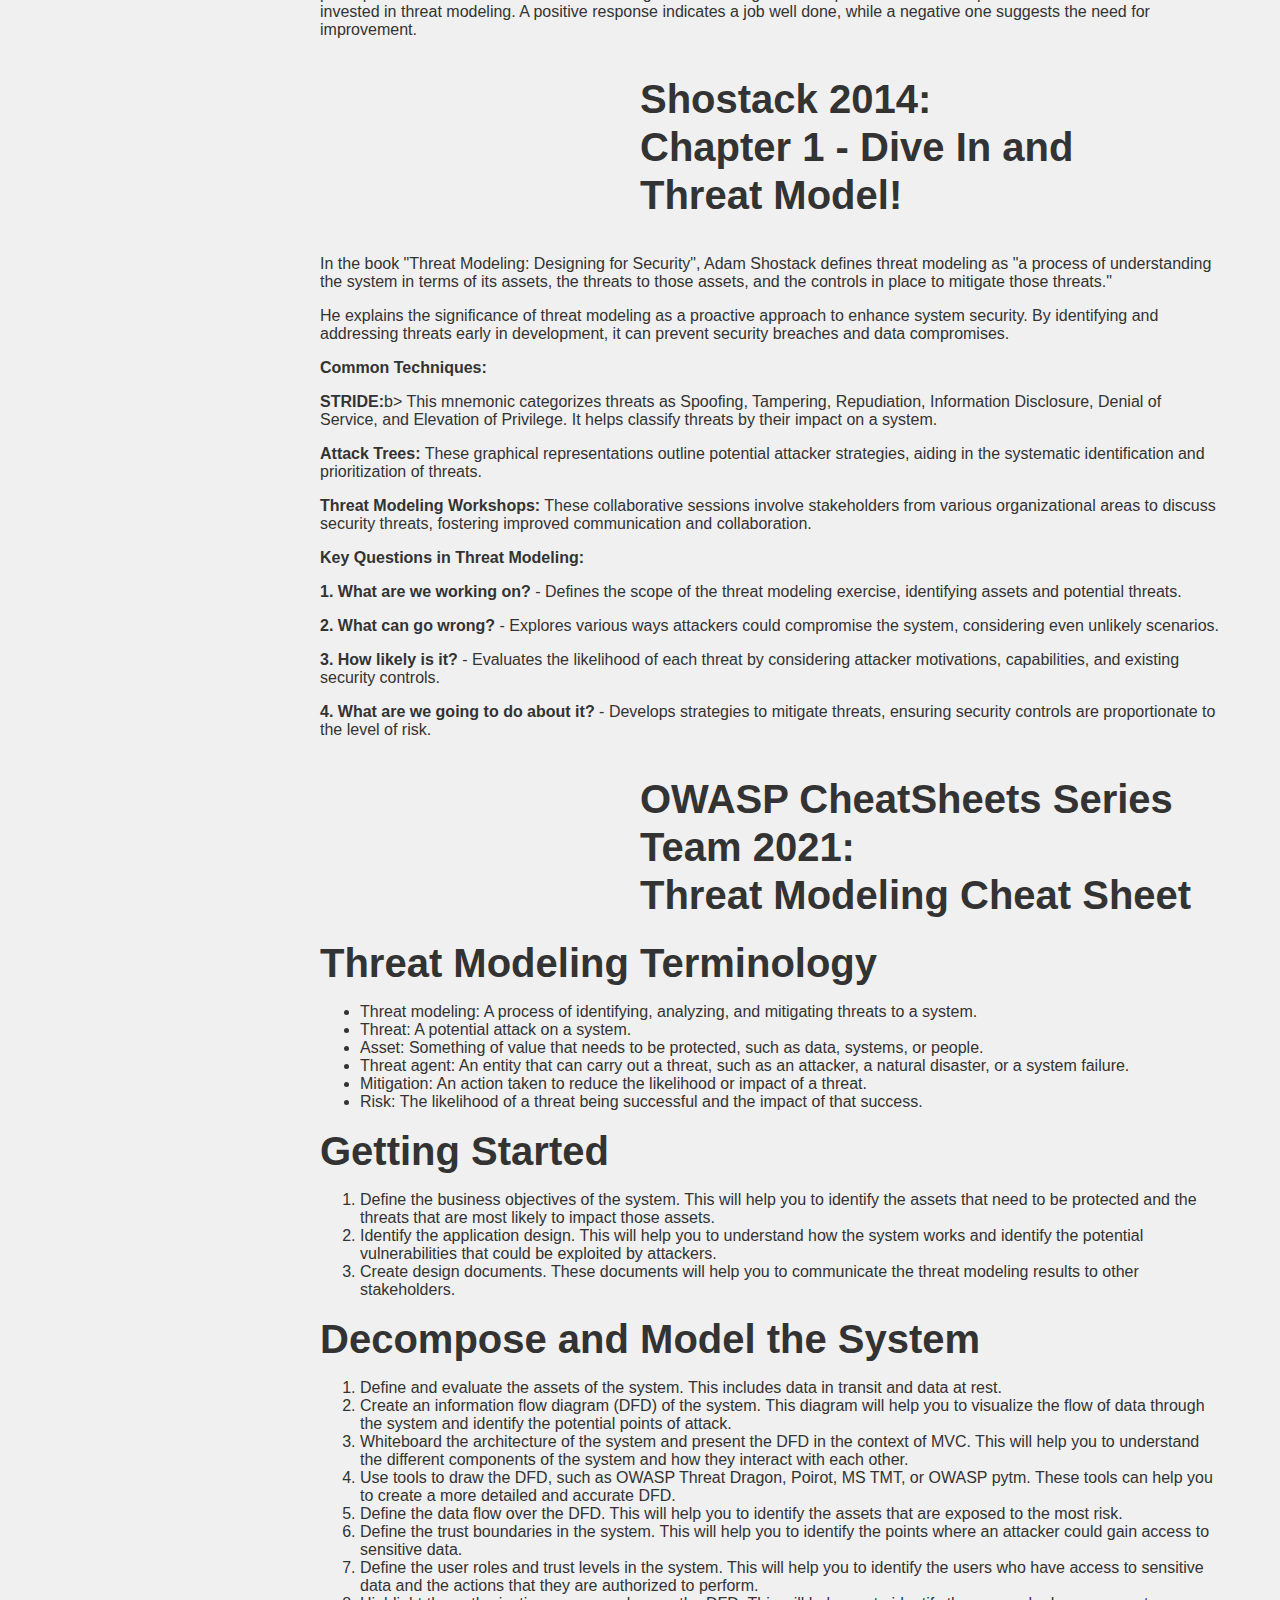
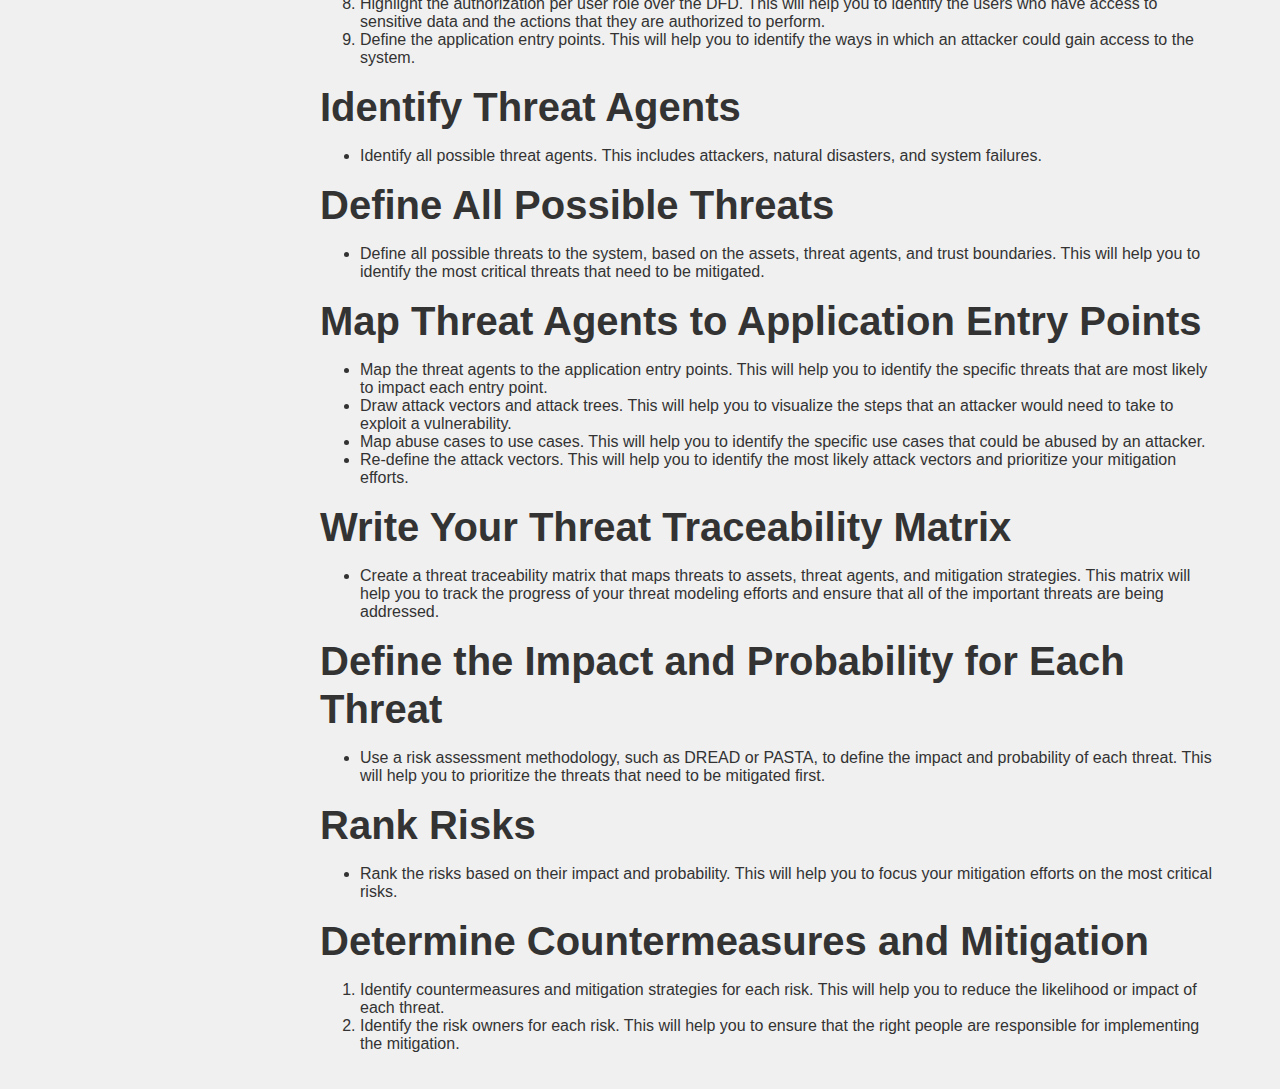
==== commit 28858ab4: "Update page1.html" ====
--- a/page1.html
+++ b/page1.html
@@ -53,14 +53,14 @@
             <p>In the book "Threat Modeling: Designing for Security", Adam Shostack defines threat modeling as "a process of understanding the system in terms of its assets, the threats to those assets, and the controls in place to mitigate those threats."</p>
             <p>He explains the significance of threat modeling as a proactive approach to enhance system security. By identifying and addressing threats early in development, it can prevent security breaches and data compromises.</p>
             <p><b>Common Techniques:</b></p>
-            <p>STRIDE: This mnemonic categorizes threats as Spoofing, Tampering, Repudiation, Information Disclosure, Denial of Service, and Elevation of Privilege. It helps classify threats by their impact on a system.</p>
-            <p>Attack Trees: These graphical representations outline potential attacker strategies, aiding in the systematic identification and prioritization of threats.</p>
-            <p>Threat Modeling Workshops: These collaborative sessions involve stakeholders from various organizational areas to discuss security threats, fostering improved communication and collaboration.</p>
+            <p><b>STRIDE:</b>b> This mnemonic categorizes threats as Spoofing, Tampering, Repudiation, Information Disclosure, Denial of Service, and Elevation of Privilege. It helps classify threats by their impact on a system.</p>
+            <p><b>Attack Trees:</b> These graphical representations outline potential attacker strategies, aiding in the systematic identification and prioritization of threats.</p>
+            <p><b>Threat Modeling Workshops:</b> These collaborative sessions involve stakeholders from various organizational areas to discuss security threats, fostering improved communication and collaboration.</p>
             <p><b>Key Questions in Threat Modeling:</b></p>
-            <p>1. What are we working on? - Defines the scope of the threat modeling exercise, identifying assets and potential threats.</p>
-            <p>2. What can go wrong? - Explores various ways attackers could compromise the system, considering even unlikely scenarios.</p>
-            <p>3. How likely is it? - Evaluates the likelihood of each threat by considering attacker motivations, capabilities, and existing security controls.</p>
-            <p>4. What are we going to do about it? - Develops strategies to mitigate threats, ensuring security controls are proportionate to the level of risk.</p>
+            <p><b>1. What are we working on?</b> - Defines the scope of the threat modeling exercise, identifying assets and potential threats.</p>
+            <p><b>2. What can go wrong?</b> - Explores various ways attackers could compromise the system, considering even unlikely scenarios.</p>
+            <p><b>3. How likely is it?</b> - Evaluates the likelihood of each threat by considering attacker motivations, capabilities, and existing security controls.</p>
+            <p><b>4. What are we going to do about it?</b> - Develops strategies to mitigate threats, ensuring security controls are proportionate to the level of risk.</p>
 
             <h1 class="content">OWASP CheatSheets Series Team 2021:<br>Threat Modeling Cheat Sheet</h1>
             <h1><b>Threat Modeling Terminology</b></h1>
@@ -94,37 +94,37 @@
             </ol>
 
             <h1>Identify Threat Agents</h1>
-            <ol>
+            <ul>
                 <li>Identify all possible threat agents. This includes attackers, natural disasters, and system failures.</li>
-            </ol>
+            </ul>
 
             <h1>Define All Possible Threats</h1>
-            <ol>
+            <ul>
                 <li>Define all possible threats to the system, based on the assets, threat agents, and trust boundaries. This will help you to identify the most critical threats that need to be mitigated.</li>
-            </ol>
+            </ul>
 
             <h1>Map Threat Agents to Application Entry Points</h1>
-            <ol>
+            <ul>
                 <li>Map the threat agents to the application entry points. This will help you to identify the specific threats that are most likely to impact each entry point.</li>
                 <li>Draw attack vectors and attack trees. This will help you to visualize the steps that an attacker would need to take to exploit a vulnerability.</li>
                 <li>Map abuse cases to use cases. This will help you to identify the specific use cases that could be abused by an attacker.</li>
                 <li>Re-define the attack vectors. This will help you to identify the most likely attack vectors and prioritize your mitigation efforts.</li>
-            </ol>
+            </ul>
 
             <h1>Write Your Threat Traceability Matrix</h1>
-            <ol>
+            <ul>
                 <li>Create a threat traceability matrix that maps threats to assets, threat agents, and mitigation strategies. This matrix will help you to track the progress of your threat modeling efforts and ensure that all of the important threats are being addressed.</li>
-            </ol>
+            </ul>
 
             <h1>Define the Impact and Probability for Each Threat</h1>
-            <ol>
+            <ul>
                 <li>Use a risk assessment methodology, such as DREAD or PASTA, to define the impact and probability of each threat. This will help you to prioritize the threats that need to be mitigated first.</li>
-            </ol>
+            </ul>
 
             <h1>Rank Risks</h1>
-            <ol>
+            <ul>
                 <li>Rank the risks based on their impact and probability. This will help you to focus your mitigation efforts on the most critical risks.</li>
-            </ol>
+            </ul>
 
             <h1>Determine Countermeasures and Mitigation</h1>
             <ol>
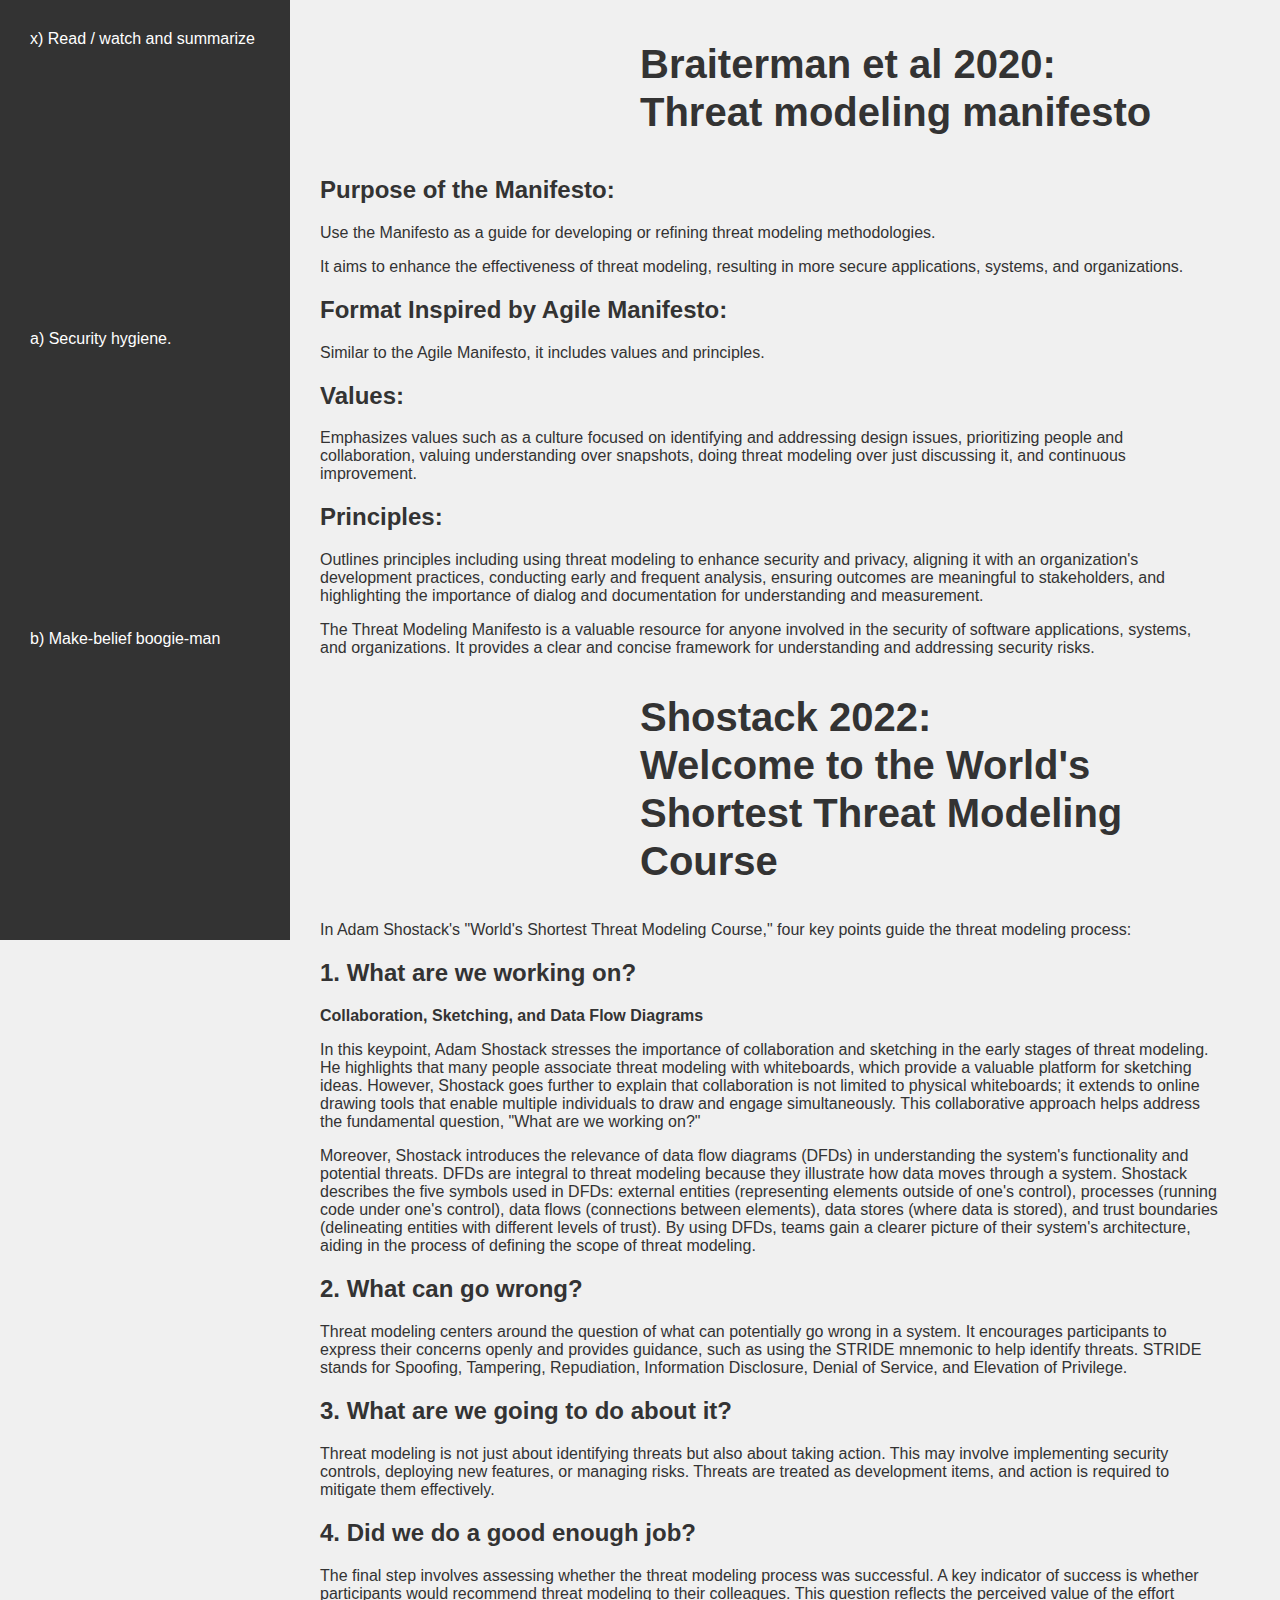
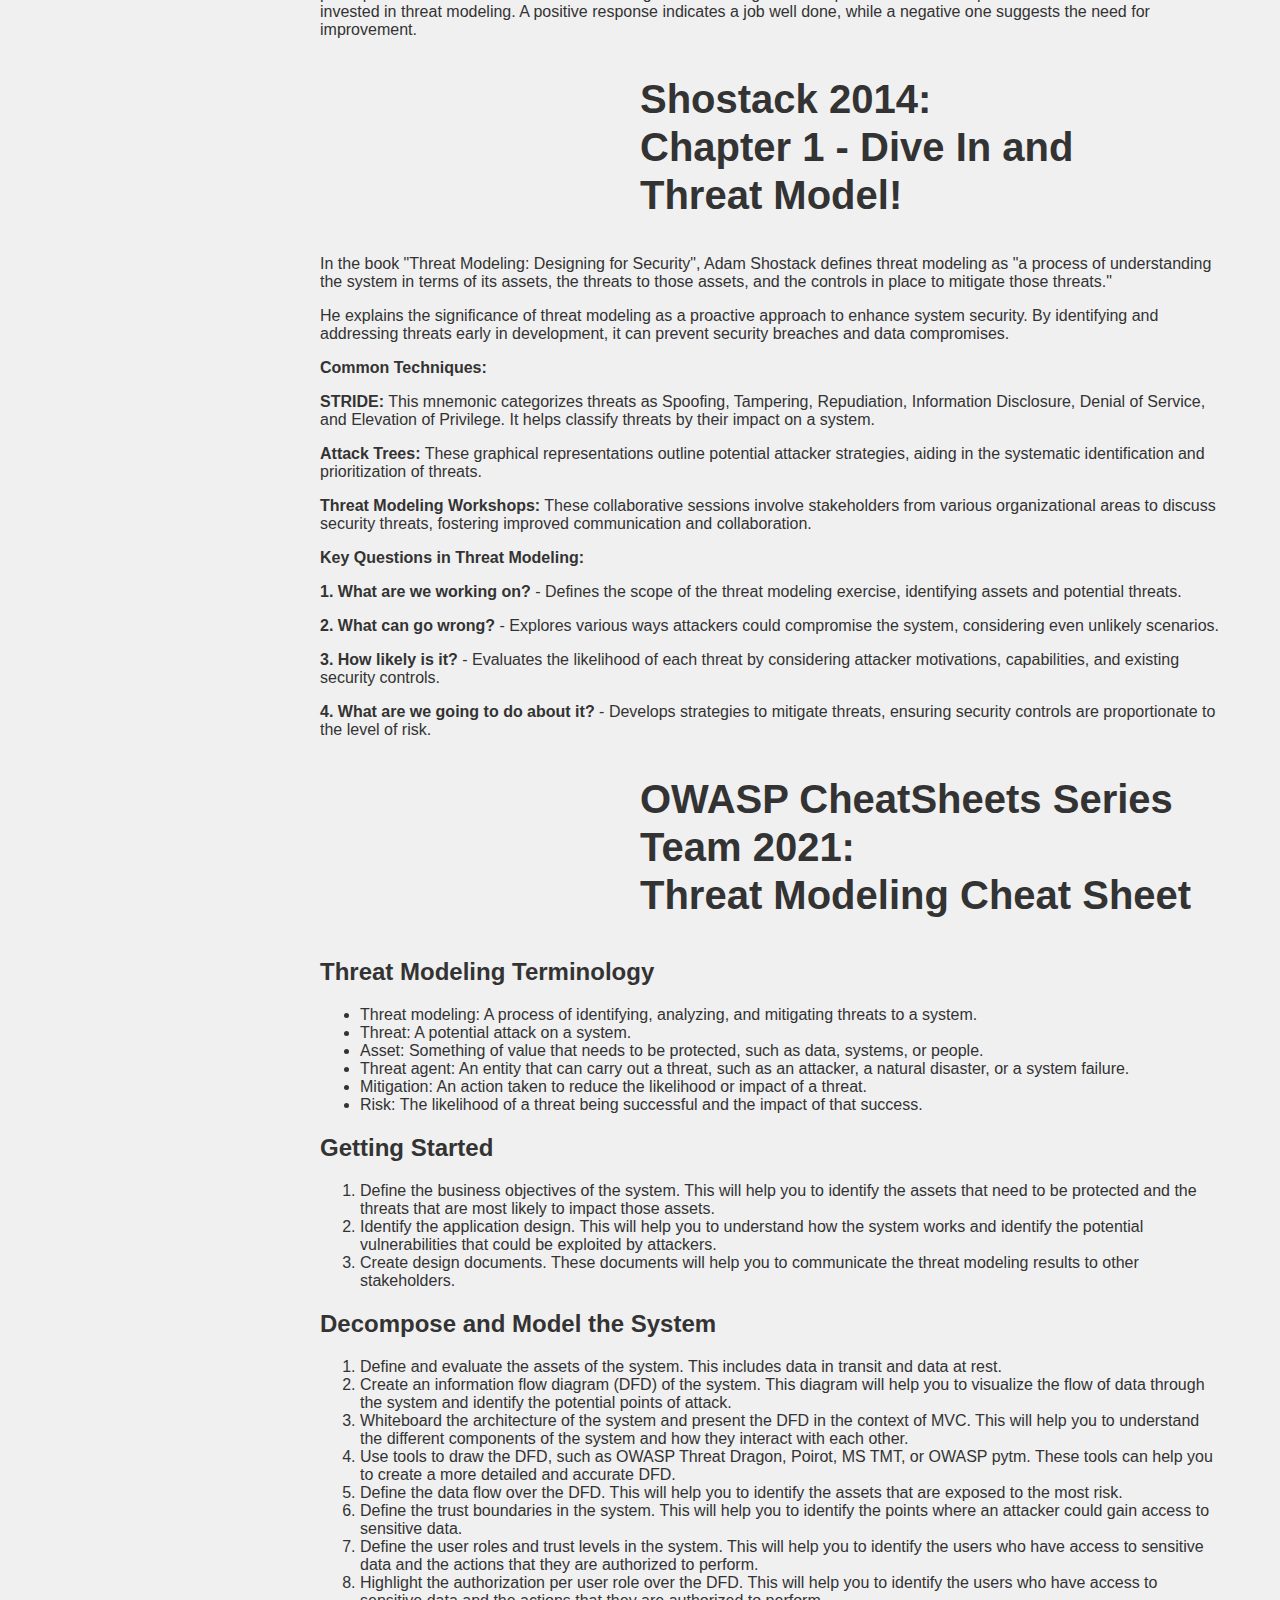
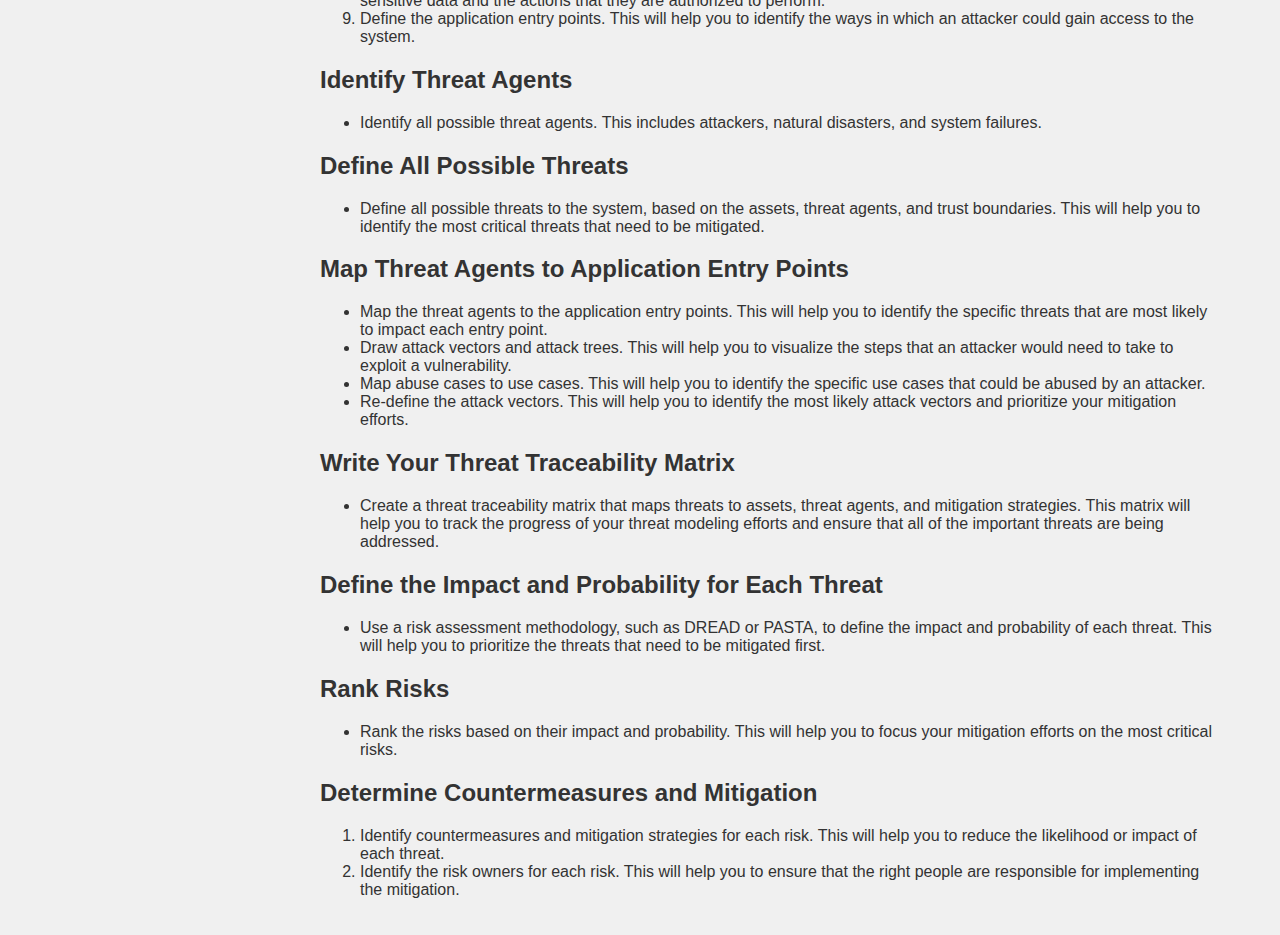
==== commit cf0a1597: "Update page1.html" ====
--- a/page1.html
+++ b/page1.html
@@ -53,7 +53,7 @@
             <p>In the book "Threat Modeling: Designing for Security", Adam Shostack defines threat modeling as "a process of understanding the system in terms of its assets, the threats to those assets, and the controls in place to mitigate those threats."</p>
             <p>He explains the significance of threat modeling as a proactive approach to enhance system security. By identifying and addressing threats early in development, it can prevent security breaches and data compromises.</p>
             <p><b>Common Techniques:</b></p>
-            <p><b>STRIDE:</b>b> This mnemonic categorizes threats as Spoofing, Tampering, Repudiation, Information Disclosure, Denial of Service, and Elevation of Privilege. It helps classify threats by their impact on a system.</p>
+            <p><b>STRIDE:</b> This mnemonic categorizes threats as Spoofing, Tampering, Repudiation, Information Disclosure, Denial of Service, and Elevation of Privilege. It helps classify threats by their impact on a system.</p>
             <p><b>Attack Trees:</b> These graphical representations outline potential attacker strategies, aiding in the systematic identification and prioritization of threats.</p>
             <p><b>Threat Modeling Workshops:</b> These collaborative sessions involve stakeholders from various organizational areas to discuss security threats, fostering improved communication and collaboration.</p>
             <p><b>Key Questions in Threat Modeling:</b></p>
@@ -63,7 +63,7 @@
             <p><b>4. What are we going to do about it?</b> - Develops strategies to mitigate threats, ensuring security controls are proportionate to the level of risk.</p>
 
             <h1 class="content">OWASP CheatSheets Series Team 2021:<br>Threat Modeling Cheat Sheet</h1>
-            <h1><b>Threat Modeling Terminology</b></h1>
+            <h2><b>Threat Modeling Terminology</b></h2>
             <ul>
                 <li>Threat modeling: A process of identifying, analyzing, and mitigating threats to a system.</li>
                 <li>Threat: A potential attack on a system.</li>
@@ -73,14 +73,14 @@
                 <li>Risk: The likelihood of a threat being successful and the impact of that success.</li>
             </ul>
 
-            <h1>Getting Started</h1>
+            <h2>Getting Started</h2>
             <ol>
                 <li>Define the business objectives of the system. This will help you to identify the assets that need to be protected and the threats that are most likely to impact those assets.</li>
                 <li>Identify the application design. This will help you to understand how the system works and identify the potential vulnerabilities that could be exploited by attackers.</li>
                 <li>Create design documents. These documents will help you to communicate the threat modeling results to other stakeholders.</li>
             </ol>
 
-            <h1>Decompose and Model the System</h1>
+            <h2>Decompose and Model the System</h2>
             <ol>
                 <li>Define and evaluate the assets of the system. This includes data in transit and data at rest.</li>
                 <li>Create an information flow diagram (DFD) of the system. This diagram will help you to visualize the flow of data through the system and identify the potential points of attack.</li>
@@ -93,17 +93,17 @@
                 <li>Define the application entry points. This will help you to identify the ways in which an attacker could gain access to the system.</li>
             </ol>
 
-            <h1>Identify Threat Agents</h1>
+            <h2>Identify Threat Agents</h2>
             <ul>
                 <li>Identify all possible threat agents. This includes attackers, natural disasters, and system failures.</li>
             </ul>
 
-            <h1>Define All Possible Threats</h1>
+            <h2>Define All Possible Threats</h2>
             <ul>
                 <li>Define all possible threats to the system, based on the assets, threat agents, and trust boundaries. This will help you to identify the most critical threats that need to be mitigated.</li>
             </ul>
 
-            <h1>Map Threat Agents to Application Entry Points</h1>
+            <h2>Map Threat Agents to Application Entry Points</h2>
             <ul>
                 <li>Map the threat agents to the application entry points. This will help you to identify the specific threats that are most likely to impact each entry point.</li>
                 <li>Draw attack vectors and attack trees. This will help you to visualize the steps that an attacker would need to take to exploit a vulnerability.</li>
@@ -111,22 +111,22 @@
                 <li>Re-define the attack vectors. This will help you to identify the most likely attack vectors and prioritize your mitigation efforts.</li>
             </ul>
 
-            <h1>Write Your Threat Traceability Matrix</h1>
+            <h2>Write Your Threat Traceability Matrix</h2>
             <ul>
                 <li>Create a threat traceability matrix that maps threats to assets, threat agents, and mitigation strategies. This matrix will help you to track the progress of your threat modeling efforts and ensure that all of the important threats are being addressed.</li>
             </ul>
 
-            <h1>Define the Impact and Probability for Each Threat</h1>
+            <h2>Define the Impact and Probability for Each Threat</h2>
             <ul>
                 <li>Use a risk assessment methodology, such as DREAD or PASTA, to define the impact and probability of each threat. This will help you to prioritize the threats that need to be mitigated first.</li>
             </ul>
 
-            <h1>Rank Risks</h1>
+            <h2>Rank Risks</h2>
             <ul>
                 <li>Rank the risks based on their impact and probability. This will help you to focus your mitigation efforts on the most critical risks.</li>
             </ul>
 
-            <h1>Determine Countermeasures and Mitigation</h1>
+            <h2>Determine Countermeasures and Mitigation</h2>
             <ol>
                 <li>Identify countermeasures and mitigation strategies for each risk. This will help you to reduce the likelihood or impact of each threat.</li>
                 <li>Identify the risk owners for each risk. This will help you to ensure that the right people are responsible for implementing the mitigation.</li>
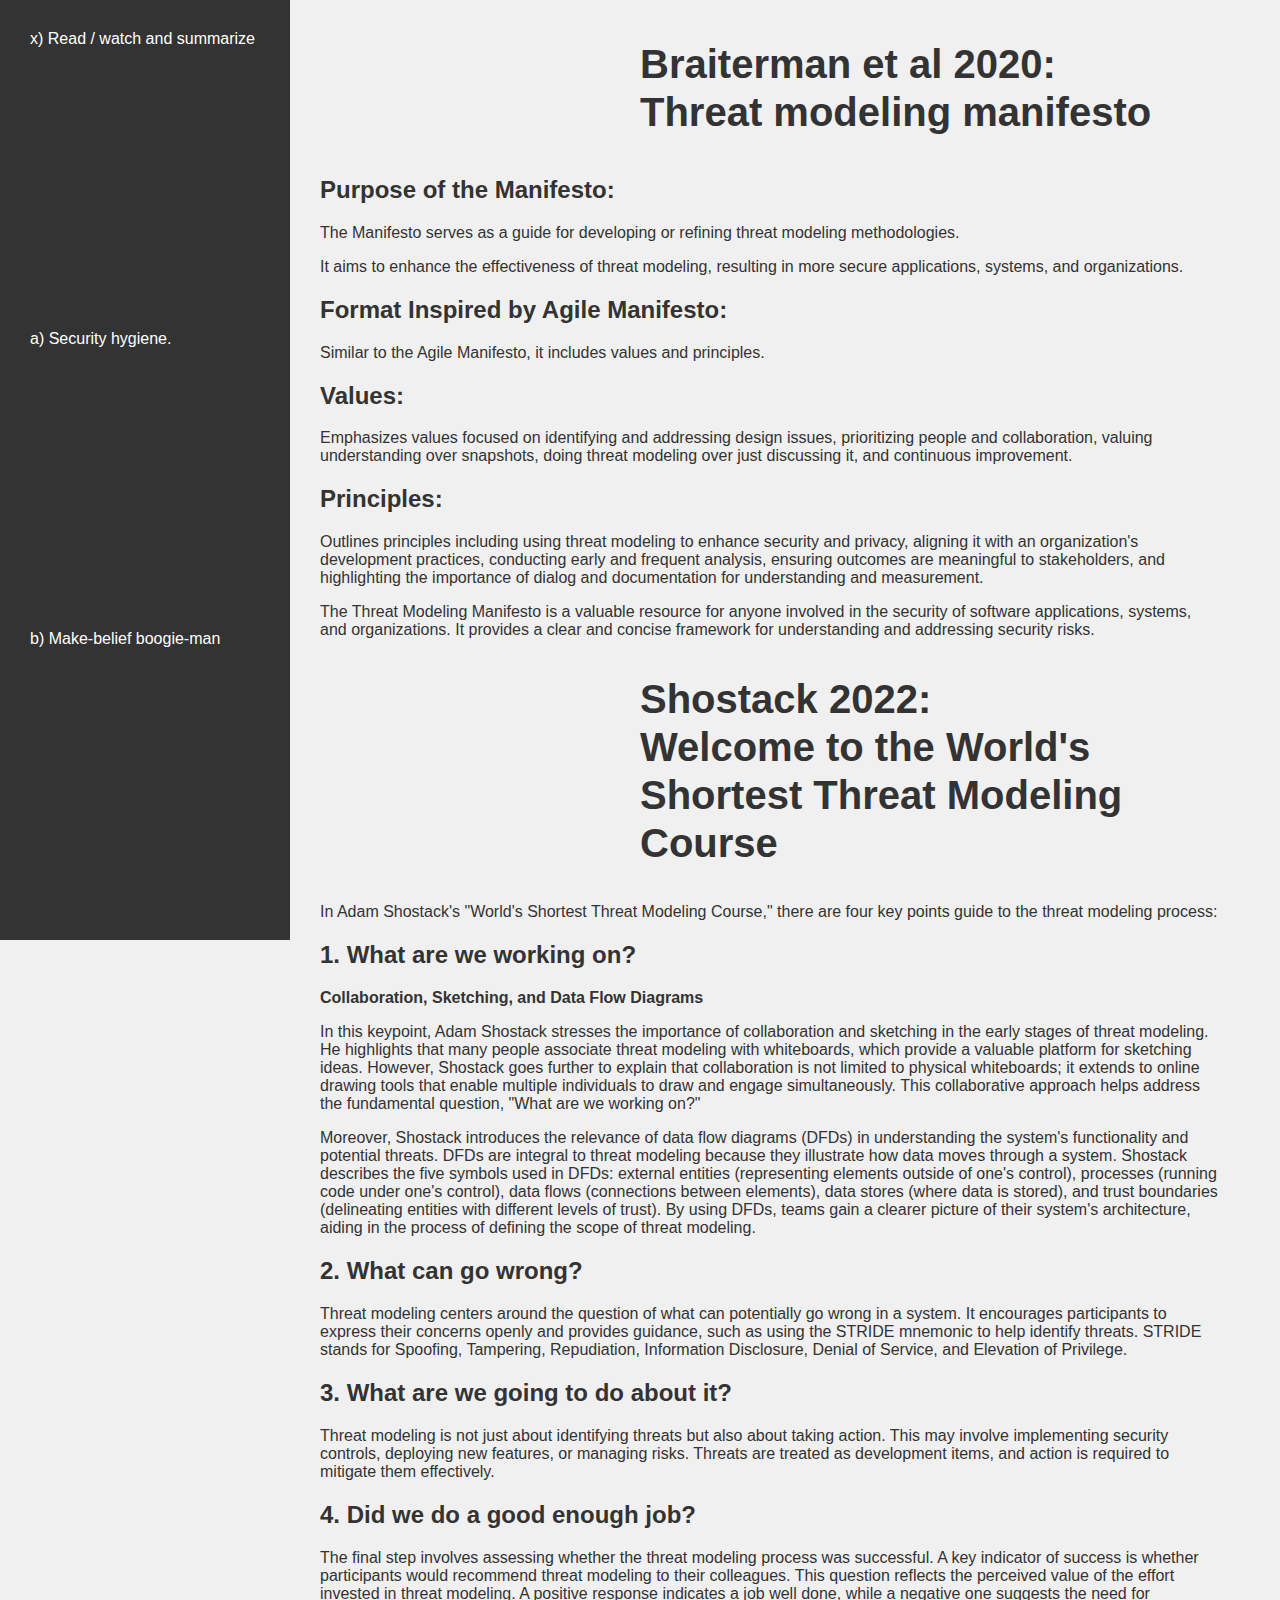
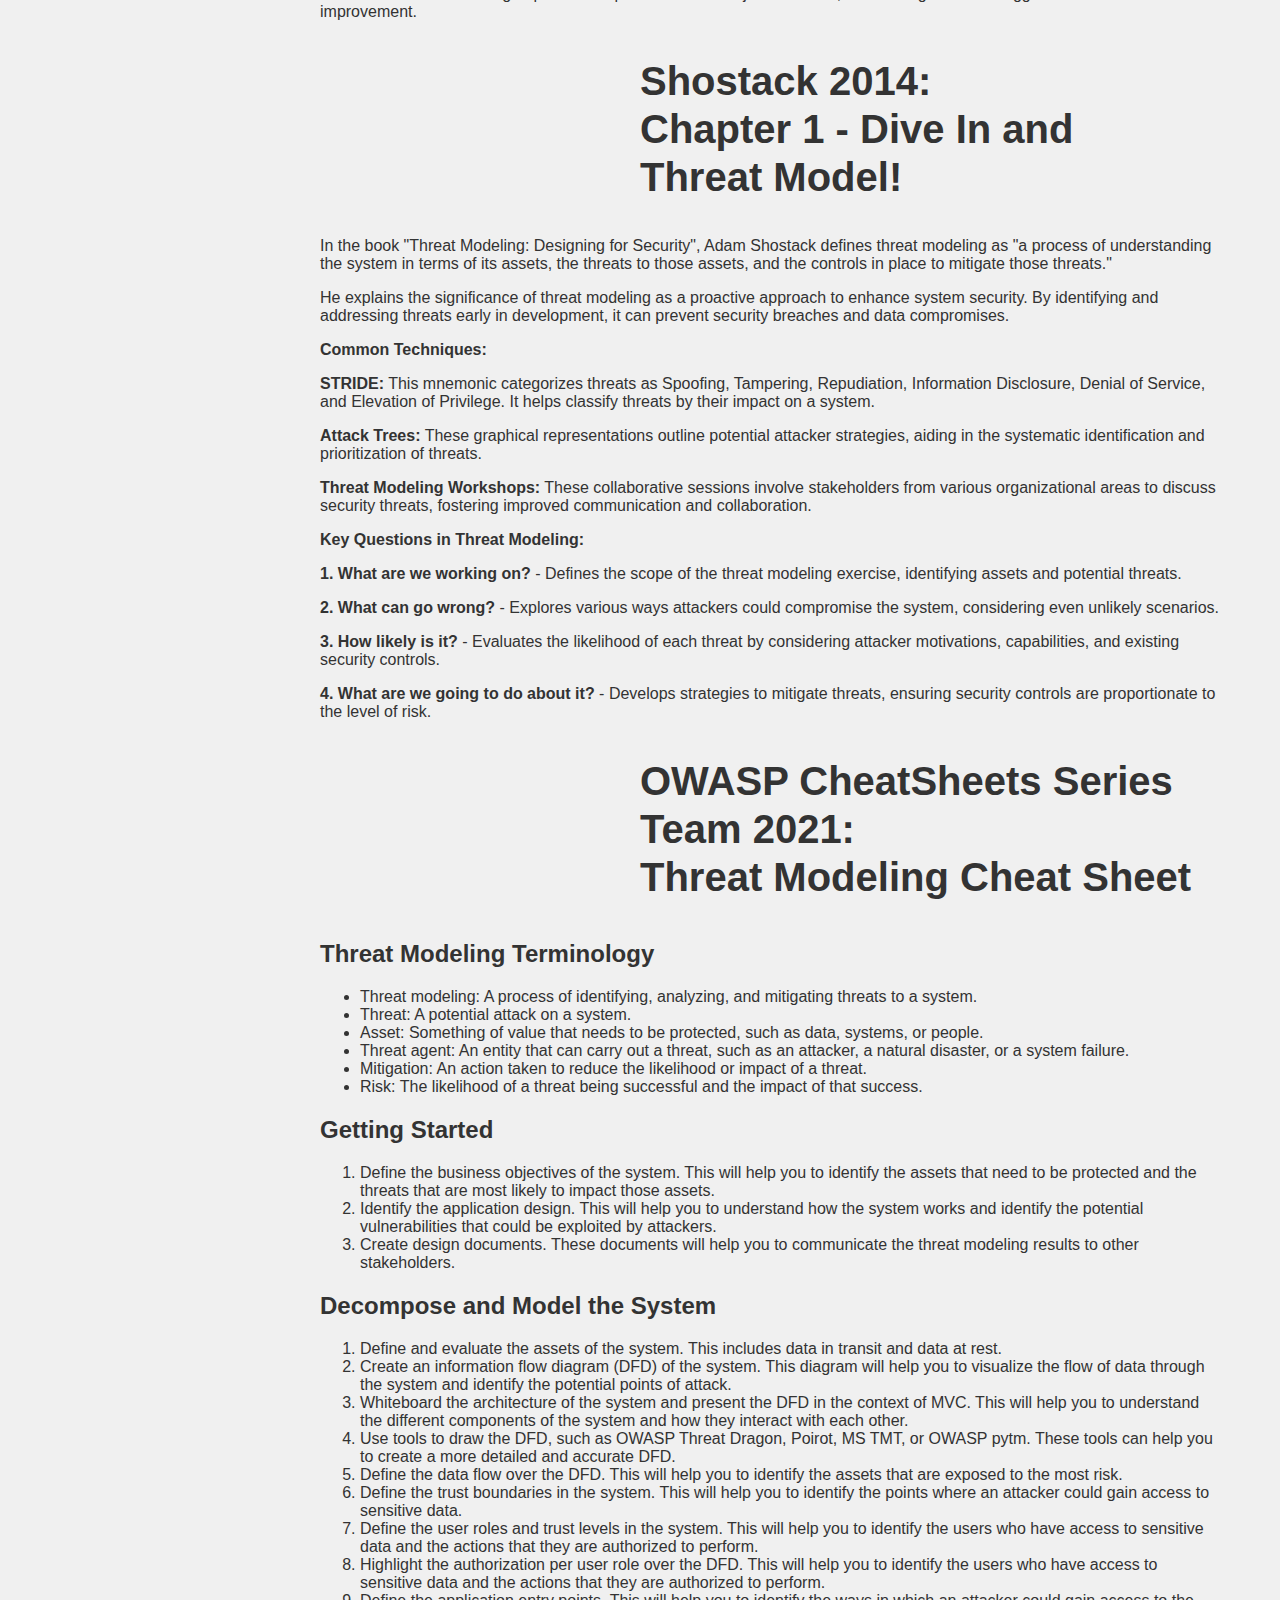
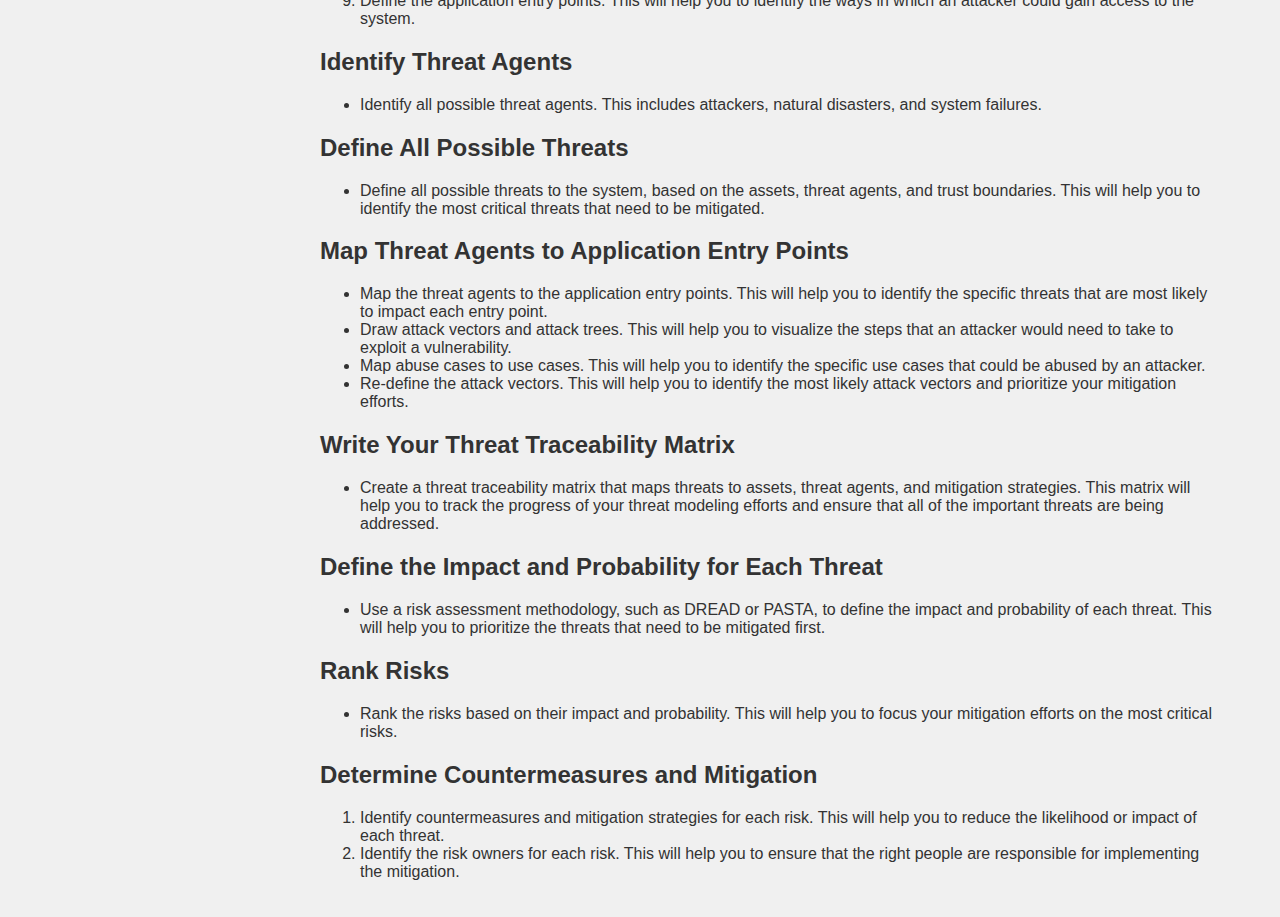
==== commit 17661189: "Update page1.html" ====
--- a/page1.html
+++ b/page1.html
@@ -18,14 +18,14 @@
             <h1 class="content">Braiterman et al 2020:<br>Threat modeling manifesto</h1>
 
             <h2>Purpose of the Manifesto:</h2>
-            <p>Use the Manifesto as a guide for developing or refining threat modeling methodologies.</p>
+            <p>The Manifesto serves as a guide for developing or refining threat modeling methodologies.</p>
             <p>It aims to enhance the effectiveness of threat modeling, resulting in more secure applications, systems, and organizations.</p>
 
             <h2>Format Inspired by Agile Manifesto:</h2>
             <p>Similar to the Agile Manifesto, it includes values and principles.</p>
 
             <h2>Values:</h2>
-            <p>Emphasizes values such as a culture focused on identifying and addressing design issues, prioritizing people and collaboration, valuing understanding over snapshots, doing threat modeling over just discussing it, and continuous improvement.</p>
+            <p>Emphasizes values focused on identifying and addressing design issues, prioritizing people and collaboration, valuing understanding over snapshots, doing threat modeling over just discussing it, and continuous improvement.</p>
 
             <h2>Principles:</h2>
             <p>Outlines principles including using threat modeling to enhance security and privacy, aligning it with an organization's development practices, conducting early and frequent analysis, ensuring outcomes are meaningful to stakeholders, and highlighting the importance of dialog and documentation for understanding and measurement.</p>
@@ -33,7 +33,7 @@
             <p>The Threat Modeling Manifesto is a valuable resource for anyone involved in the security of software applications, systems, and organizations. It provides a clear and concise framework for understanding and addressing security risks.</p>
 
             <h1 class="content">Shostack 2022:<br>Welcome to the World's Shortest Threat Modeling Course</h1>
-            <p>In Adam Shostack's "World's Shortest Threat Modeling Course," four key points guide the threat modeling process:</p>
+            <p>In Adam Shostack's "World's Shortest Threat Modeling Course," there are four key points guide to the threat modeling process:</p>
 
             <h2>1. What are we working on?</h2>
             <p><b>Collaboration, Sketching, and Data Flow Diagrams</b></p> 
